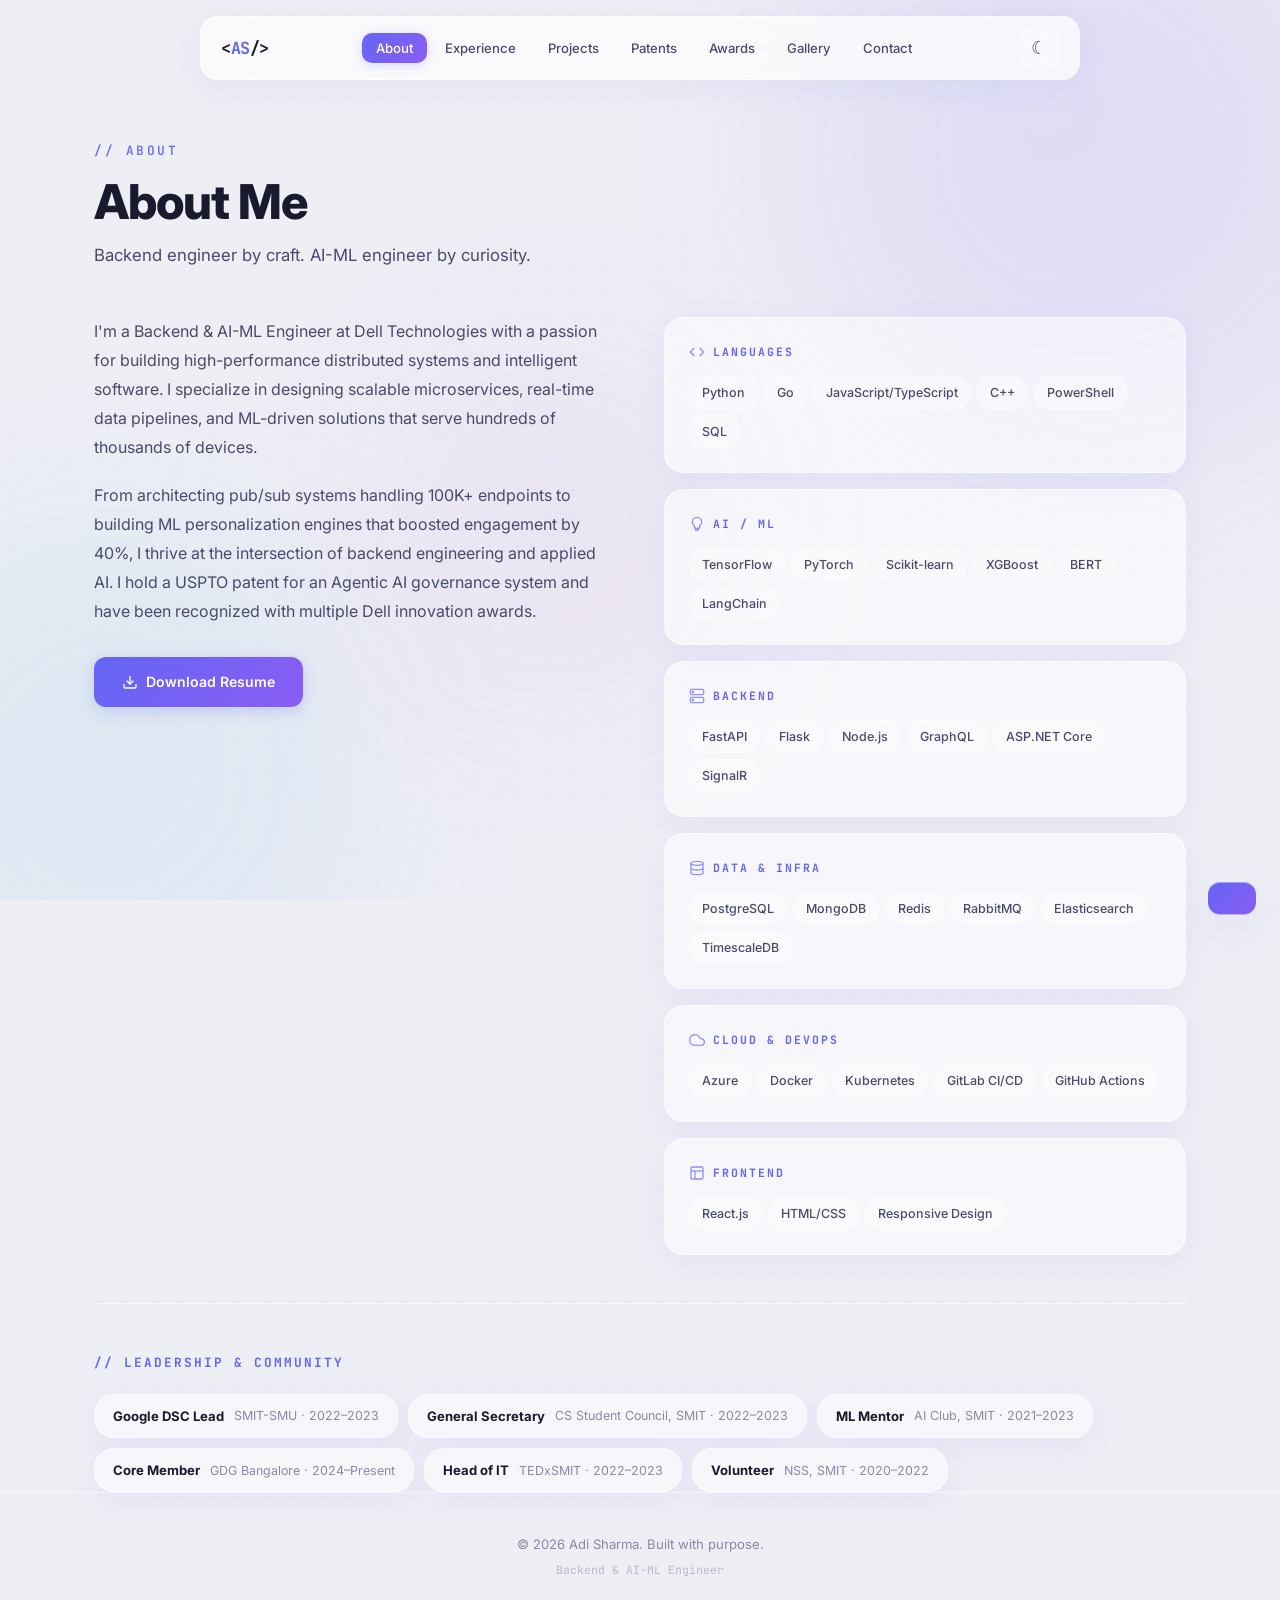
==== about.html @ 374abd29 "first commit" ====
<!DOCTYPE html>
<html lang="en">
<head>
  <meta charset="UTF-8" />
  <meta name="viewport" content="width=device-width, initial-scale=1.0" />
  <meta name="description" content="About Adi Sharma — skills, experience, and leadership in backend engineering and AI-ML." />
  <title>About | Adi Sharma</title>
  <link rel="icon" href="data:image/svg+xml,<svg xmlns='http://www.w3.org/2000/svg' viewBox='0 0 100 100'><text y='.9em' font-size='90'>⚡</text></svg>" />
  <link rel="preconnect" href="https://fonts.googleapis.com" />
  <link rel="preconnect" href="https://fonts.gstatic.com" crossorigin />
  <link href="https://fonts.googleapis.com/css2?family=Inter:wght@400;500;600;700;800&family=JetBrains+Mono:wght@400;500;600;700&display=swap" rel="stylesheet" />
  <link rel="stylesheet" href="assets/css/style.css" />
</head>
<body data-page="about">
  <div class="bg-effects" aria-hidden="true"><div class="orb orb-1"></div><div class="orb orb-2"></div><div class="orb orb-3"></div></div>
  <nav class="nav" id="nav"></nav>
  <div class="mobile-nav glass-strong" id="mobile-nav"></div>
  <div class="mobile-backdrop" id="mobile-backdrop"></div>
  <main class="page-wrap" id="page-content"></main>
  <footer class="footer" id="footer"></footer>
  <div class="toast" id="toast"></div>
  <script src="assets/js/data.js"></script>
  <script src="assets/js/main.js"></script>
</body>
</html>
---- assets/css/style.css ----
:root {
  --bg: #eeeef5;
  --bg-page: #f4f4fa;
  --bg-glass: rgba(255, 255, 255, 0.55);
  --bg-glass-strong: rgba(255, 255, 255, 0.72);
  --bg-glass-subtle: rgba(255, 255, 255, 0.3);
  --border-glass: rgba(255, 255, 255, 0.5);
  --border-glass-hover: rgba(99, 102, 241, 0.35);
  --text-1: #1a1a2e;
  --text-2: #4a4a6a;
  --text-3: #8888a8;
  --accent: #6366f1;
  --accent-2: #8b5cf6;
  --accent-3: #06b6d4;
  --gradient: linear-gradient(135deg, #6366f1, #8b5cf6);
  --gradient-2: linear-gradient(135deg, #6366f1, #06b6d4);
  --glow: rgba(99, 102, 241, 0.12);
  --glow-strong: rgba(99, 102, 241, 0.25);
  --shadow: 0 8px 32px rgba(99, 102, 241, 0.07);
  --shadow-lg: 0 16px 48px rgba(99, 102, 241, 0.1);
  --dot: rgba(99, 102, 241, 0.08);
  --blur: 24px;
  --radius: 20px;
  --radius-sm: 12px;
  --radius-xs: 8px;
  --nav-h: 64px;
  --max-w: 1140px;
  --font: 'Inter', -apple-system, BlinkMacSystemFont, 'Segoe UI', sans-serif;
  --mono: 'JetBrains Mono', 'Fira Code', monospace;
  --ease: cubic-bezier(0.4, 0, 0.2, 1);
  --t: 0.35s var(--ease);
}

[data-theme="dark"] {
  --bg: #08081a;
  --bg-page: #0c0c20;
  --bg-glass: rgba(18, 18, 45, 0.6);
  --bg-glass-strong: rgba(22, 22, 55, 0.75);
  --bg-glass-subtle: rgba(18, 18, 45, 0.35);
  --border-glass: rgba(255, 255, 255, 0.07);
  --border-glass-hover: rgba(129, 140, 248, 0.35);
  --text-1: #e8e8f4;
  --text-2: #a0a0c8;
  --text-3: #5858a0;
  --accent: #818cf8;
  --accent-2: #a78bfa;
  --accent-3: #22d3ee;
  --gradient: linear-gradient(135deg, #818cf8, #a78bfa);
  --gradient-2: linear-gradient(135deg, #818cf8, #22d3ee);
  --glow: rgba(129, 140, 248, 0.12);
  --glow-strong: rgba(129, 140, 248, 0.3);
  --shadow: 0 8px 32px rgba(0, 0, 0, 0.25);
  --shadow-lg: 0 16px 48px rgba(0, 0, 0, 0.35);
  --dot: rgba(129, 140, 248, 0.06);
}

*, *::before, *::after { margin: 0; padding: 0; box-sizing: border-box; }

html { font-size: 16px; scroll-behavior: smooth; }

body {
  font-family: var(--font);
  background: var(--bg);
  color: var(--text-1);
  line-height: 1.7;
  -webkit-font-smoothing: antialiased;
  overflow-x: hidden;
  min-height: 100vh;
  transition: background 0.5s var(--ease), color 0.4s var(--ease);
  background-image: radial-gradient(var(--dot) 1px, transparent 1px);
  background-size: 28px 28px;
}

a { color: var(--accent); text-decoration: none; transition: color var(--t); }
a:hover { color: var(--accent-2); }
img { display: block; max-width: 100%; }

.container { max-width: var(--max-w); margin: 0 auto; padding: 0 24px; }

/* ── BACKGROUND ORBS ── */
.bg-effects {
  position: fixed;
  inset: 0;
  z-index: 0;
  pointer-events: none;
  overflow: hidden;
}

.orb {
  position: absolute;
  border-radius: 50%;
  filter: blur(100px);
  opacity: 0.5;
}

.orb-1 {
  width: min(50vw, 600px);
  height: min(50vw, 600px);
  background: linear-gradient(135deg, rgba(99, 102, 241, 0.25), rgba(139, 92, 246, 0.18));
  top: -15%;
  right: -10%;
  animation: orbDrift 30s infinite ease-in-out alternate;
}

.orb-2 {
  width: min(40vw, 500px);
  height: min(40vw, 500px);
  background: linear-gradient(135deg, rgba(6, 182, 212, 0.18), rgba(59, 130, 246, 0.12));
  bottom: -15%;
  left: -10%;
  animation: orbDrift 25s infinite ease-in-out alternate-reverse;
}

.orb-3 {
  width: min(30vw, 350px);
  height: min(30vw, 350px);
  background: linear-gradient(135deg, rgba(139, 92, 246, 0.15), rgba(236, 72, 153, 0.1));
  top: 40%;
  left: 30%;
  animation: orbDrift 35s infinite ease-in-out alternate;
}

[data-theme="dark"] .orb { opacity: 0.35; }
[data-theme="dark"] .orb-1 { background: linear-gradient(135deg, rgba(99, 102, 241, 0.35), rgba(139, 92, 246, 0.25)); }
[data-theme="dark"] .orb-2 { background: linear-gradient(135deg, rgba(6, 182, 212, 0.25), rgba(59, 130, 246, 0.2)); }
[data-theme="dark"] .orb-3 { background: linear-gradient(135deg, rgba(139, 92, 246, 0.2), rgba(236, 72, 153, 0.15)); }

@keyframes orbDrift {
  0% { transform: translate(0, 0) scale(1); }
  33% { transform: translate(30px, -40px) scale(1.05); }
  66% { transform: translate(-20px, 20px) scale(0.95); }
  100% { transform: translate(10px, -10px) scale(1.02); }
}

/* ── GLASS BASE ── */
.glass {
  background: var(--bg-glass);
  backdrop-filter: blur(var(--blur));
  -webkit-backdrop-filter: blur(var(--blur));
  border: 1px solid var(--border-glass);
  border-radius: var(--radius);
  box-shadow: var(--shadow);
  transition: all var(--t);
}

.glass:hover {
  border-color: var(--border-glass-hover);
  box-shadow: var(--shadow-lg), 0 0 0 1px var(--glow);
  transform: translateY(-3px);
}

.glass-static {
  background: var(--bg-glass);
  backdrop-filter: blur(var(--blur));
  -webkit-backdrop-filter: blur(var(--blur));
  border: 1px solid var(--border-glass);
  border-radius: var(--radius);
  box-shadow: var(--shadow);
}

.glass-strong {
  background: var(--bg-glass-strong);
  backdrop-filter: blur(32px);
  -webkit-backdrop-filter: blur(32px);
  border: 1px solid var(--border-glass);
  border-radius: var(--radius);
  box-shadow: var(--shadow);
}

/* ── TYPOGRAPHY ── */
.gradient-text {
  background: var(--gradient);
  -webkit-background-clip: text;
  -webkit-text-fill-color: transparent;
  background-clip: text;
}

.mono {
  font-family: var(--mono);
}

.section-label {
  font-family: var(--mono);
  font-size: 0.8rem;
  color: var(--accent);
  text-transform: uppercase;
  letter-spacing: 2.5px;
  margin-bottom: 12px;
  font-weight: 500;
}

.page-title {
  font-size: clamp(2rem, 4vw, 3rem);
  font-weight: 800;
  letter-spacing: -1px;
  line-height: 1.15;
}

.page-subtitle {
  font-size: 1.05rem;
  color: var(--text-2);
  margin-top: 12px;
  max-width: 560px;
  line-height: 1.7;
}

/* ── NAV ── */
.nav {
  position: fixed;
  top: 16px;
  left: 50%;
  transform: translateX(-50%);
  width: calc(100% - 40px);
  max-width: 880px;
  height: var(--nav-h);
  background: var(--bg-glass-strong);
  backdrop-filter: blur(28px);
  -webkit-backdrop-filter: blur(28px);
  border: 1px solid var(--border-glass);
  border-radius: 18px;
  z-index: 1000;
  padding: 0 20px;
  display: flex;
  align-items: center;
  justify-content: space-between;
  box-shadow: var(--shadow);
  transition: all 0.4s var(--ease);
}

.nav-logo {
  font-family: var(--mono);
  font-size: 1.05rem;
  font-weight: 700;
  color: var(--text-1);
  letter-spacing: -0.5px;
  flex-shrink: 0;
}

.nav-logo span { color: var(--accent); }

.nav-links {
  display: flex;
  align-items: center;
  gap: 4px;
  list-style: none;
}

.nav-links a {
  font-size: 0.82rem;
  font-weight: 500;
  color: var(--text-2);
  padding: 7px 14px;
  border-radius: 10px;
  transition: all var(--t);
  position: relative;
}

.nav-links a:hover {
  color: var(--text-1);
  background: var(--glow);
}

.nav-links a.active {
  color: #fff;
  background: var(--gradient);
  box-shadow: 0 2px 12px var(--glow-strong);
}

.nav-right {
  display: flex;
  align-items: center;
  gap: 8px;
  flex-shrink: 0;
}

.theme-toggle {
  background: var(--bg-glass-subtle);
  border: 1px solid var(--border-glass);
  border-radius: 12px;
  width: 40px;
  height: 40px;
  display: flex;
  align-items: center;
  justify-content: center;
  cursor: pointer;
  transition: all var(--t);
  color: var(--text-2);
  font-size: 1.1rem;
}

.theme-toggle:hover {
  background: var(--glow);
  border-color: var(--accent);
  color: var(--accent);
  transform: scale(1.05);
}

.hamburger {
  display: none;
  flex-direction: column;
  gap: 5px;
  background: var(--bg-glass-subtle);
  border: 1px solid var(--border-glass);
  border-radius: 12px;
  cursor: pointer;
  padding: 10px;
  width: 40px;
  height: 40px;
  align-items: center;
  justify-content: center;
  transition: all var(--t);
}

.hamburger:hover { background: var(--glow); border-color: var(--accent); }

.hamburger span {
  width: 18px;
  height: 2px;
  background: var(--text-1);
  border-radius: 2px;
  transition: all var(--t);
  display: block;
}

.hamburger.active span:nth-child(1) { transform: rotate(45deg) translate(4px, 4px); }
.hamburger.active span:nth-child(2) { opacity: 0; }
.hamburger.active span:nth-child(3) { transform: rotate(-45deg) translate(4px, -4px); }

/* ── MOBILE NAV ── */
.mobile-nav {
  display: none;
  position: fixed;
  top: calc(var(--nav-h) + 32px);
  left: 50%;
  transform: translateX(-50%);
  width: calc(100% - 40px);
  max-width: 400px;
  z-index: 999;
  flex-direction: column;
  padding: 12px;
  gap: 4px;
}

.mobile-nav.active { display: flex; }

.mobile-nav a {
  font-size: 1rem;
  font-weight: 600;
  color: var(--text-1);
  padding: 14px 20px;
  border-radius: var(--radius-sm);
  transition: all var(--t);
}

.mobile-nav a:hover,
.mobile-nav a.active {
  background: var(--glow);
  color: var(--accent);
}

.mobile-backdrop {
  display: none;
  position: fixed;
  inset: 0;
  background: rgba(0, 0, 0, 0.3);
  backdrop-filter: blur(4px);
  z-index: 998;
}

.mobile-backdrop.active { display: block; }

/* ── PAGE LAYOUT ── */
.page-wrap {
  position: relative;
  z-index: 1;
  min-height: 100vh;
  display: flex;
  flex-direction: column;
}

.page-header {
  padding: 140px 0 48px;
}

.page-content {
  flex: 1;
  padding-bottom: 100px;
}

.page-enter {
  animation: pageIn 0.6s var(--ease) forwards;
}

@keyframes pageIn {
  from { opacity: 0; transform: translateY(24px); }
  to { opacity: 1; transform: translateY(0); }
}

/* ── HERO ── */
.hero {
  min-height: 100vh;
  display: flex;
  align-items: center;
  padding: 100px 0 60px;
}

.hero-grid {
  display: grid;
  grid-template-columns: 1.1fr 0.9fr;
  gap: 80px;
  align-items: center;
  width: 100%;
}

.hero-text { z-index: 1; }

.hero-greeting {
  font-family: var(--mono);
  font-size: 0.9rem;
  color: var(--accent);
  margin-bottom: 12px;
  letter-spacing: 1px;
  font-weight: 500;
}

.hero-name {
  font-size: clamp(3rem, 6vw, 4.5rem);
  font-weight: 800;
  line-height: 1.05;
  letter-spacing: -2px;
  margin-bottom: 16px;
}

.hero-tagline {
  font-size: clamp(1.1rem, 2vw, 1.3rem);
  color: var(--text-2);
  margin-bottom: 8px;
  font-weight: 400;
}

.hero-roles {
  font-family: var(--mono);
  font-size: 0.92rem;
  color: var(--accent);
  margin-bottom: 40px;
  height: 1.5em;
}

.cursor {
  display: inline-block;
  width: 2px;
  height: 1.1em;
  background: var(--accent);
  margin-left: 2px;
  vertical-align: text-bottom;
  animation: blink 1s step-end infinite;
}

@keyframes blink { 50% { opacity: 0; } }

.hero-ctas {
  display: flex;
  gap: 16px;
  flex-wrap: wrap;
  margin-bottom: 56px;
}

.hero-visual {
  display: flex;
  justify-content: center;
  z-index: 1;
  position: relative;
}

.hero-headshot-wrap {
  position: relative;
  width: 320px;
  height: 320px;
}

.hero-headshot-wrap::before {
  content: '';
  position: absolute;
  inset: -4px;
  border-radius: 50%;
  background: var(--gradient);
  opacity: 0.5;
  filter: blur(20px);
  z-index: -1;
}

.hero-headshot {
  width: 100%;
  height: 100%;
  border-radius: 50%;
  object-fit: cover;
  border: 3px solid var(--border-glass);
  box-shadow: var(--shadow-lg);
}

.hero-headshot-placeholder {
  width: 100%;
  height: 100%;
  border-radius: 50%;
  background: var(--bg-glass);
  backdrop-filter: blur(var(--blur));
  border: 3px solid var(--border-glass);
  display: flex;
  align-items: center;
  justify-content: center;
  font-size: 0.82rem;
  color: var(--text-3);
  font-family: var(--mono);
  text-align: center;
  line-height: 1.6;
}

.hero-stats {
  display: grid;
  grid-template-columns: repeat(4, 1fr);
  gap: 16px;
}

.hero-stat {
  padding: 20px;
  text-align: center;
}

.hero-stat-value {
  font-size: 1.5rem;
  font-weight: 800;
  background: var(--gradient);
  -webkit-background-clip: text;
  -webkit-text-fill-color: transparent;
  background-clip: text;
}

.hero-stat-label {
  font-size: 0.75rem;
  color: var(--text-3);
  margin-top: 4px;
  font-family: var(--mono);
  letter-spacing: 0.5px;
}

/* ── BUTTONS ── */
.btn {
  display: inline-flex;
  align-items: center;
  gap: 8px;
  padding: 13px 28px;
  font-size: 0.88rem;
  font-weight: 600;
  border-radius: var(--radius-sm);
  border: none;
  cursor: pointer;
  transition: all var(--t);
  font-family: var(--font);
  text-decoration: none;
  position: relative;
}

.btn-primary {
  background: var(--gradient);
  color: #fff;
  box-shadow: 0 4px 16px var(--glow-strong);
}

.btn-primary:hover {
  color: #fff;
  transform: translateY(-2px);
  box-shadow: 0 8px 28px var(--glow-strong);
}

.btn-glass {
  background: var(--bg-glass);
  backdrop-filter: blur(var(--blur));
  color: var(--text-1);
  border: 1px solid var(--border-glass);
  box-shadow: var(--shadow);
}

.btn-glass:hover {
  border-color: var(--accent);
  color: var(--accent);
  transform: translateY(-2px);
  box-shadow: var(--shadow-lg);
}

/* ── TAGS ── */
.tag {
  font-family: var(--mono);
  font-size: 0.7rem;
  padding: 5px 12px;
  background: var(--glow);
  color: var(--accent);
  border-radius: 20px;
  font-weight: 500;
  border: 1px solid transparent;
  transition: all var(--t);
}

.tag:hover {
  border-color: var(--accent);
}

/* ── ABOUT ── */
.about-layout {
  display: grid;
  grid-template-columns: 1fr 1fr;
  gap: 48px;
  margin-bottom: 48px;
}

.about-bio p {
  color: var(--text-2);
  margin-bottom: 20px;
  font-size: 1rem;
  line-height: 1.8;
}

.about-bio .btn { margin-top: 12px; }

.skills-grid {
  display: grid;
  grid-template-columns: repeat(auto-fit, minmax(260px, 1fr));
  gap: 16px;
}

.skill-card { padding: 24px; }

.skill-card h4 {
  font-size: 0.72rem;
  text-transform: uppercase;
  letter-spacing: 2px;
  color: var(--accent);
  font-family: var(--mono);
  margin-bottom: 14px;
  display: flex;
  align-items: center;
  gap: 8px;
}

.skill-card h4 svg { width: 16px; height: 16px; opacity: 0.7; }

.skill-tags { display: flex; flex-wrap: wrap; gap: 6px; }

.skill-tag {
  font-size: 0.78rem;
  padding: 5px 12px;
  background: var(--bg-glass-subtle);
  border: 1px solid var(--border-glass);
  color: var(--text-2);
  border-radius: 20px;
  font-weight: 500;
  transition: all var(--t);
}

.skill-tag:hover {
  border-color: var(--accent);
  color: var(--accent);
  background: var(--glow);
}

.leadership-section {
  margin-top: 48px;
  padding-top: 48px;
  border-top: 1px solid var(--border-glass);
}

.leadership-section h3 {
  font-family: var(--mono);
  font-size: 0.8rem;
  text-transform: uppercase;
  letter-spacing: 2px;
  color: var(--accent);
  margin-bottom: 20px;
}

.leadership-grid {
  display: flex;
  flex-wrap: wrap;
  gap: 10px;
}

.leadership-chip {
  display: inline-flex;
  align-items: center;
  gap: 10px;
  padding: 10px 18px;
  font-size: 0.82rem;
  cursor: default;
}

.leadership-chip:hover { transform: translateY(-2px); }

.leadership-chip strong { color: var(--text-1); }
.leadership-chip span { color: var(--text-3); font-size: 0.78rem; }

/* ── EXPERIENCE ── */
.timeline { position: relative; padding-left: 36px; }

.timeline::before {
  content: '';
  position: absolute;
  left: 6px;
  top: 12px;
  bottom: 12px;
  width: 2px;
  background: linear-gradient(180deg, var(--accent), var(--border-glass));
  border-radius: 2px;
}

.timeline-item { position: relative; margin-bottom: 32px; }
.timeline-item:last-child { margin-bottom: 0; }

.timeline-card { padding: 28px 32px; }

.timeline-dot {
  position: absolute;
  left: -36px;
  top: 32px;
  width: 14px;
  height: 14px;
  border-radius: 50%;
  background: var(--bg);
  border: 3px solid var(--accent);
  z-index: 2;
  transition: all var(--t);
}

.timeline-item.current .timeline-dot {
  background: var(--accent);
  box-shadow: 0 0 0 5px var(--glow), 0 0 16px var(--glow-strong);
}

.timeline-header {
  display: flex;
  justify-content: space-between;
  align-items: flex-start;
  flex-wrap: wrap;
  gap: 8px;
  margin-bottom: 16px;
}

.timeline-role { font-size: 1.15rem; font-weight: 700; }
.timeline-company { font-size: 0.92rem; color: var(--text-2); margin-top: 2px; }

.timeline-period {
  font-family: var(--mono);
  font-size: 0.78rem;
  color: var(--text-3);
  padding: 4px 12px;
  background: var(--glow);
  border-radius: 20px;
  white-space: nowrap;
}

.timeline-highlights { list-style: none; margin: 16px 0; }

.timeline-highlights li {
  position: relative;
  padding-left: 20px;
  margin-bottom: 10px;
  color: var(--text-2);
  font-size: 0.92rem;
  line-height: 1.6;
}

.timeline-highlights li::before {
  content: '▹';
  position: absolute;
  left: 0;
  color: var(--accent);
  font-weight: 700;
}

.timeline-tags { display: flex; flex-wrap: wrap; gap: 8px; margin-top: 16px; }

/* ── PROJECTS ── */
.projects-grid {
  display: grid;
  grid-template-columns: repeat(auto-fit, minmax(340px, 1fr));
  gap: 20px;
}

.project-card {
  overflow: hidden;
  display: flex;
  flex-direction: column;
}

.project-icon-area {
  height: 180px;
  display: flex;
  align-items: center;
  justify-content: center;
  background: var(--bg-glass-subtle);
  border-bottom: 1px solid var(--border-glass);
  position: relative;
  overflow: hidden;
}

.project-icon-area::before {
  content: '';
  position: absolute;
  width: 200px;
  height: 200px;
  background: var(--gradient);
  opacity: 0.06;
  border-radius: 50%;
  filter: blur(40px);
  transition: opacity var(--t);
}

.project-card:hover .project-icon-area::before { opacity: 0.12; }

.project-icon-area svg {
  width: 52px;
  height: 52px;
  color: var(--accent);
  opacity: 0.6;
  transition: all var(--t);
}

.project-card:hover .project-icon-area svg {
  opacity: 1;
  transform: scale(1.1);
}

.project-body { padding: 24px; flex: 1; display: flex; flex-direction: column; }
.project-title { font-size: 1.08rem; font-weight: 700; margin-bottom: 10px; }

.project-desc {
  color: var(--text-2);
  font-size: 0.88rem;
  line-height: 1.65;
  margin-bottom: 20px;
  flex: 1;
}

.project-footer {
  display: flex;
  justify-content: space-between;
  align-items: center;
}

.project-tags { display: flex; flex-wrap: wrap; gap: 6px; }

.project-links { display: flex; gap: 12px; }

.project-links a {
  width: 36px;
  height: 36px;
  display: flex;
  align-items: center;
  justify-content: center;
  border-radius: 10px;
  color: var(--text-3);
  background: var(--bg-glass-subtle);
  border: 1px solid var(--border-glass);
  transition: all var(--t);
}

.project-links a:hover {
  color: var(--accent);
  border-color: var(--accent);
  background: var(--glow);
}

/* ── PATENTS ── */
.patent-card {
  padding: 40px;
  position: relative;
  overflow: hidden;
}

.patent-card::before {
  content: '';
  position: absolute;
  top: 0;
  left: 0;
  right: 0;
  height: 3px;
  background: var(--gradient-2);
}

.patent-glow {
  position: absolute;
  top: 0;
  right: 0;
  width: 300px;
  height: 300px;
  background: var(--gradient);
  opacity: 0.04;
  border-radius: 50%;
  filter: blur(60px);
  pointer-events: none;
}

.patent-badge {
  display: inline-flex;
  align-items: center;
  gap: 8px;
  font-family: var(--mono);
  font-size: 0.75rem;
  padding: 6px 16px;
  background: var(--glow);
  color: var(--accent);
  border-radius: 20px;
  margin-bottom: 24px;
  font-weight: 600;
  border: 1px solid var(--border-glass);
}

.patent-title {
  font-size: 1.35rem;
  font-weight: 700;
  margin-bottom: 8px;
  line-height: 1.35;
  max-width: 700px;
}

.patent-meta {
  font-size: 0.85rem;
  color: var(--text-3);
  margin-bottom: 24px;
  font-family: var(--mono);
}

.patent-desc {
  color: var(--text-2);
  margin-bottom: 32px;
  font-size: 0.95rem;
  line-height: 1.7;
  max-width: 700px;
}

.patent-innovations { margin-top: 8px; }

.patent-innovations h4 {
  font-size: 0.78rem;
  text-transform: uppercase;
  letter-spacing: 2px;
  color: var(--accent);
  margin-bottom: 16px;
  font-family: var(--mono);
}

.patent-innovations ul { list-style: none; display: grid; gap: 12px; }

.patent-innovations li {
  position: relative;
  padding-left: 28px;
  color: var(--text-2);
  font-size: 0.9rem;
  line-height: 1.6;
}

.patent-innovations li::before {
  content: '';
  position: absolute;
  left: 0;
  top: 9px;
  width: 8px;
  height: 8px;
  background: var(--gradient);
  border-radius: 2px;
  transform: rotate(45deg);
}

/* ── AWARDS ── */
.awards-grid {
  display: grid;
  grid-template-columns: repeat(auto-fit, minmax(340px, 1fr));
  gap: 16px;
}

.award-card {
  padding: 28px;
  display: flex;
  gap: 20px;
}

.award-icon {
  width: 52px;
  height: 52px;
  background: var(--glow);
  border: 1px solid var(--border-glass);
  border-radius: var(--radius-sm);
  display: flex;
  align-items: center;
  justify-content: center;
  flex-shrink: 0;
  transition: all var(--t);
}

.award-card:hover .award-icon {
  background: var(--gradient);
  border-color: transparent;
}

.award-icon svg { width: 22px; height: 22px; color: var(--accent); transition: color var(--t); }
.award-card:hover .award-icon svg { color: #fff; }

.award-content { flex: 1; }
.award-title { font-size: 1rem; font-weight: 700; margin-bottom: 4px; }

.award-meta {
  font-family: var(--mono);
  font-size: 0.73rem;
  color: var(--text-3);
  margin-bottom: 10px;
}

.award-desc {
  font-size: 0.86rem;
  color: var(--text-2);
  line-height: 1.55;
}

/* ── GALLERY ── */
.gallery-grid {
  display: grid;
  grid-template-columns: repeat(auto-fit, minmax(300px, 1fr));
  gap: 16px;
}

.gallery-item {
  position: relative;
  border-radius: var(--radius);
  overflow: hidden;
  aspect-ratio: 4/3;
  cursor: pointer;
  border: 1px solid var(--border-glass);
  transition: all var(--t);
}

.gallery-item:hover {
  transform: translateY(-4px);
  box-shadow: var(--shadow-lg);
  border-color: var(--border-glass-hover);
}

.gallery-item img {
  width: 100%;
  height: 100%;
  object-fit: cover;
  transition: transform 0.6s var(--ease);
}

.gallery-item:hover img { transform: scale(1.06); }

.gallery-caption {
  position: absolute;
  bottom: 0;
  left: 0;
  right: 0;
  padding: 20px;
  background: linear-gradient(transparent, rgba(0, 0, 0, 0.7));
  color: #fff;
  font-size: 0.85rem;
  transform: translateY(100%);
  transition: transform var(--t);
  backdrop-filter: blur(8px);
}

.gallery-item:hover .gallery-caption { transform: translateY(0); }

.gallery-placeholder {
  width: 100%;
  height: 100%;
  display: flex;
  align-items: center;
  justify-content: center;
  background: var(--bg-glass-subtle);
  color: var(--text-3);
  font-size: 0.82rem;
  font-family: var(--mono);
  text-align: center;
  line-height: 1.6;
}

/* ── CONTACT ── */
.contact-layout {
  display: grid;
  grid-template-columns: 1fr 1fr;
  gap: 40px;
}

.contact-form-card { padding: 36px; }

.contact-form { display: flex; flex-direction: column; gap: 20px; }

.form-group { display: flex; flex-direction: column; gap: 6px; }

.form-group label {
  font-size: 0.75rem;
  font-weight: 600;
  text-transform: uppercase;
  letter-spacing: 1.5px;
  color: var(--text-3);
  font-family: var(--mono);
}

.form-group input,
.form-group textarea {
  padding: 14px 16px;
  background: var(--bg-glass-subtle);
  border: 1.5px solid var(--border-glass);
  border-radius: var(--radius-xs);
  font-family: var(--font);
  font-size: 0.92rem;
  color: var(--text-1);
  transition: all var(--t);
  outline: none;
  backdrop-filter: blur(8px);
}

.form-group input:focus,
.form-group textarea:focus {
  border-color: var(--accent);
  box-shadow: 0 0 0 4px var(--glow);
}

.form-group textarea { resize: vertical; min-height: 140px; }

.contact-info-side {
  display: flex;
  flex-direction: column;
  gap: 16px;
}

.contact-info-card {
  padding: 24px;
  display: flex;
  align-items: center;
  gap: 16px;
}

.contact-icon {
  width: 48px;
  height: 48px;
  background: var(--glow);
  border: 1px solid var(--border-glass);
  border-radius: var(--radius-sm);
  display: flex;
  align-items: center;
  justify-content: center;
  flex-shrink: 0;
}

.contact-icon svg { width: 20px; height: 20px; color: var(--accent); }

.contact-info-label {
  font-size: 0.7rem;
  text-transform: uppercase;
  letter-spacing: 1.5px;
  color: var(--text-3);
  font-family: var(--mono);
}

.contact-info-value { font-weight: 600; color: var(--text-1); font-size: 0.95rem; }

.social-links { display: flex; gap: 12px; margin-top: 8px; }

.social-link {
  width: 52px;
  height: 52px;
  display: flex;
  align-items: center;
  justify-content: center;
  color: var(--text-2);
  transition: all var(--t);
}

.social-link:hover {
  border-color: var(--accent);
  color: #fff;
  background: var(--gradient);
  box-shadow: 0 4px 16px var(--glow-strong);
  transform: translateY(-3px);
}

.social-link svg { width: 22px; height: 22px; }

/* ── FOOTER ── */
.footer {
  position: relative;
  z-index: 1;
  padding: 40px 0;
  text-align: center;
  border-top: 1px solid var(--border-glass);
}

.footer-text { color: var(--text-3); font-size: 0.82rem; }

.footer-tagline {
  font-family: var(--mono);
  font-size: 0.72rem;
  color: var(--text-3);
  margin-top: 4px;
  opacity: 0.5;
}

/* ── LIGHTBOX ── */
.lightbox {
  display: none;
  position: fixed;
  inset: 0;
  z-index: 2000;
  align-items: center;
  justify-content: center;
  cursor: pointer;
}

.lightbox.active { display: flex; }

.lightbox-bg {
  position: absolute;
  inset: 0;
  background: rgba(0, 0, 0, 0.85);
  backdrop-filter: blur(12px);
}

.lightbox img {
  position: relative;
  max-width: 90vw;
  max-height: 85vh;
  object-fit: contain;
  border-radius: var(--radius);
  box-shadow: 0 24px 80px rgba(0, 0, 0, 0.4);
}

.lightbox-close {
  position: absolute;
  top: 24px;
  right: 24px;
  width: 44px;
  height: 44px;
  background: rgba(255, 255, 255, 0.12);
  backdrop-filter: blur(12px);
  border: 1px solid rgba(255, 255, 255, 0.15);
  border-radius: 12px;
  color: #fff;
  font-size: 1.2rem;
  cursor: pointer;
  display: flex;
  align-items: center;
  justify-content: center;
  transition: all var(--t);
  z-index: 1;
}

.lightbox-close:hover { background: rgba(255, 255, 255, 0.2); }

/* ── TOAST ── */
.toast {
  position: fixed;
  bottom: 24px;
  right: 24px;
  padding: 16px 24px;
  background: var(--gradient);
  color: #fff;
  border-radius: var(--radius-sm);
  font-size: 0.88rem;
  font-weight: 500;
  box-shadow: var(--shadow-lg);
  transform: translateY(120%);
  transition: transform 0.4s var(--ease);
  z-index: 3000;
  backdrop-filter: blur(12px);
}

.toast.visible { transform: translateY(0); }

/* ── REVEAL ── */
.reveal {
  opacity: 0;
  transform: translateY(24px);
  transition: opacity 0.6s var(--ease), transform 0.6s var(--ease);
}

.reveal.visible { opacity: 1; transform: translateY(0); }

.reveal-d1 { transition-delay: 0.08s; }
.reveal-d2 { transition-delay: 0.16s; }
.reveal-d3 { transition-delay: 0.24s; }
.reveal-d4 { transition-delay: 0.32s; }
.reveal-d5 { transition-delay: 0.4s; }
.reveal-d6 { transition-delay: 0.48s; }

/* ── RESPONSIVE ── */
@media (max-width: 1024px) {
  .hero-grid { grid-template-columns: 1fr; gap: 48px; text-align: center; }
  .hero-ctas { justify-content: center; }
  .hero-visual { order: -1; }
  .hero-headshot-wrap { width: 250px; height: 250px; }
  .hero-stats { grid-template-columns: repeat(2, 1fr); }
  .about-layout { grid-template-columns: 1fr; gap: 40px; }
  .contact-layout { grid-template-columns: 1fr; gap: 32px; }
}

@media (max-width: 768px) {
  .nav-links { display: none; }
  .hamburger { display: flex; }
  .nav { max-width: calc(100% - 32px); padding: 0 16px; }
  .hero-headshot-wrap { width: 200px; height: 200px; }
  .hero-stats { gap: 10px; }
  .hero-stat { padding: 14px; }
  .hero-stat-value { font-size: 1.2rem; }
  .projects-grid { grid-template-columns: 1fr; }
  .awards-grid { grid-template-columns: 1fr; }
  .gallery-grid { grid-template-columns: 1fr 1fr; }
  .skills-grid { grid-template-columns: 1fr; }
  .timeline { padding-left: 28px; }
  .timeline-card { padding: 20px; }
  .timeline-header { flex-direction: column; }
  .patent-card { padding: 24px; }
  .page-header { padding: 120px 0 36px; }
}

@media (max-width: 480px) {
  .container { padding: 0 16px; }
  .gallery-grid { grid-template-columns: 1fr; }
  .hero-ctas { flex-direction: column; align-items: stretch; }
  .hero-stats { grid-template-columns: repeat(2, 1fr); }
  .btn { justify-content: center; }
  .leadership-grid { flex-direction: column; }
  .nav { top: 10px; height: 56px; border-radius: 14px; }
}
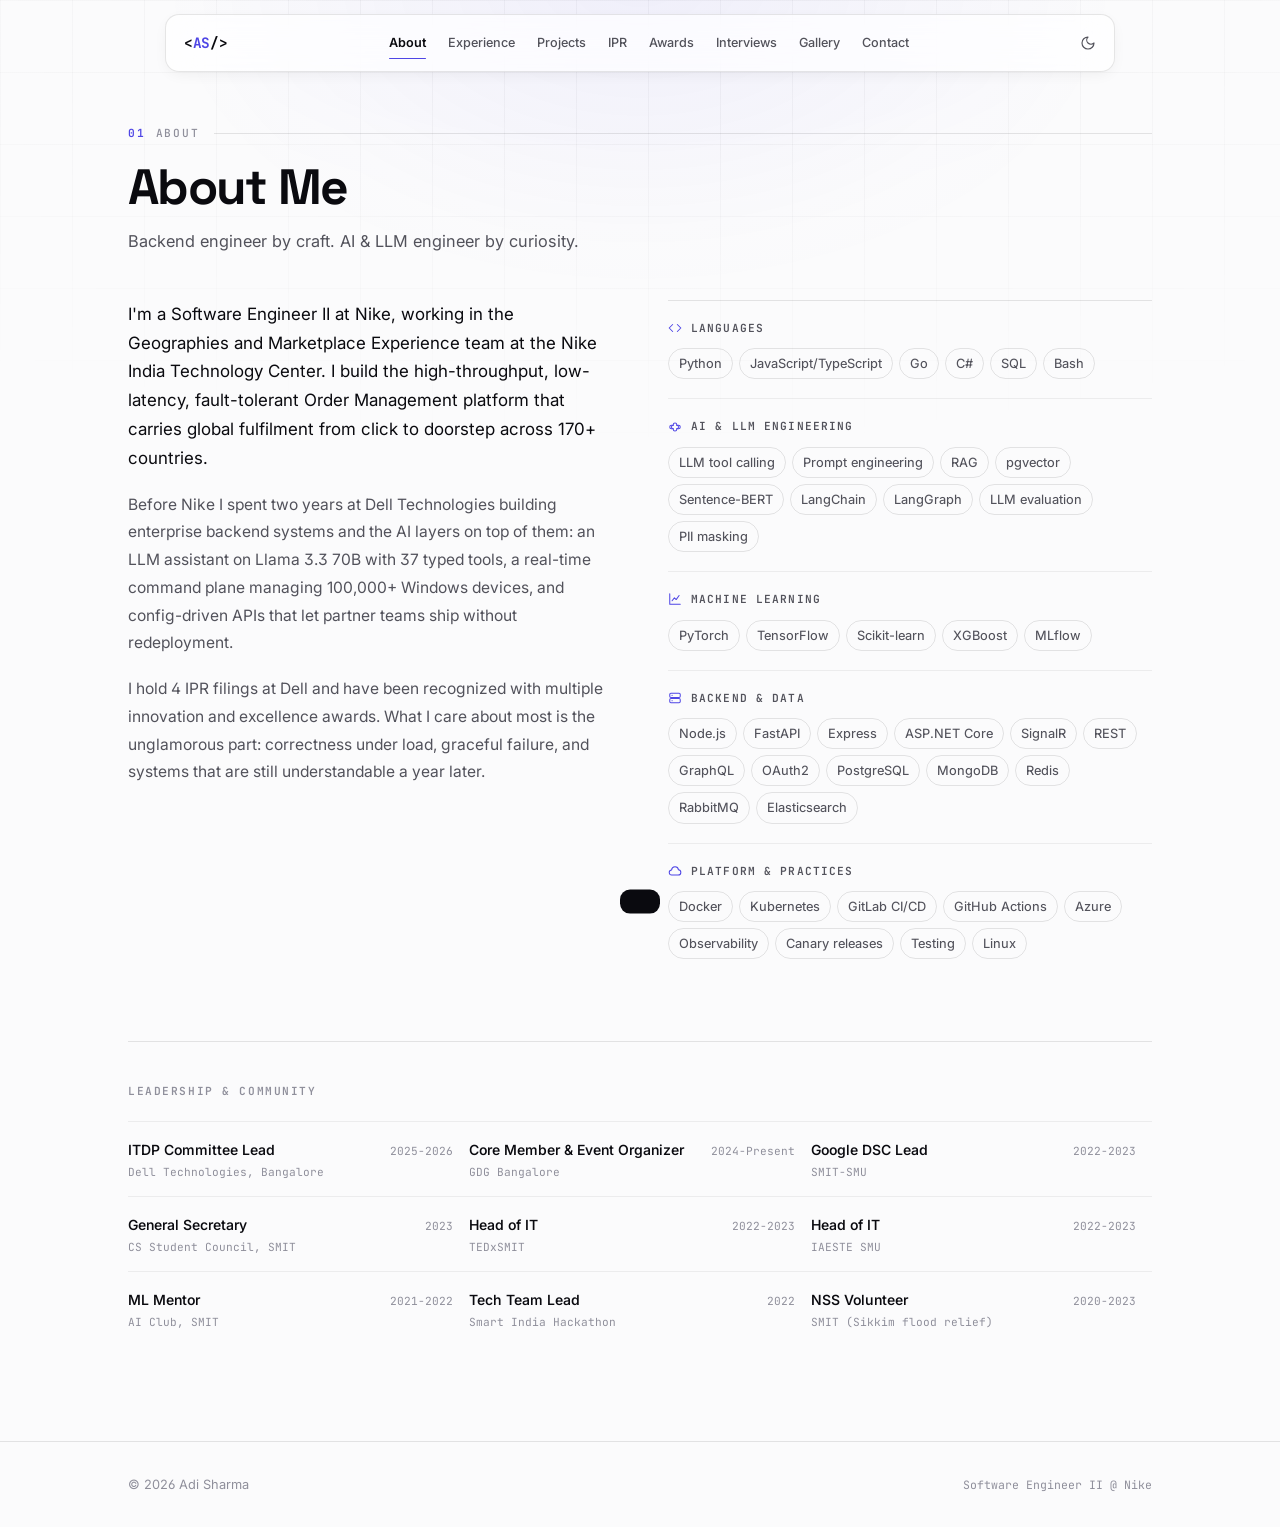
==== commit 647c04e6: "refactor: update design system, navigation, and page layouts" ====
--- a/about.html
+++ b/about.html
@@ -1,25 +1,47 @@
 <!DOCTYPE html>
 <html lang="en">
+
 <head>
   <meta charset="UTF-8" />
   <meta name="viewport" content="width=device-width, initial-scale=1.0" />
-  <meta name="description" content="About Adi Sharma — skills, experience, and leadership in backend engineering and AI-ML." />
+  <meta name="description" content="Backend and AI engineer at Nike. Skills, background and community work." />
+  <meta name="author" content="Adi Sharma" />
+  <meta name="theme-color" content="#fbfbfc" media="(prefers-color-scheme: light)" />
+  <meta name="theme-color" content="#08080b" media="(prefers-color-scheme: dark)" />
+  <meta property="og:title" content="About | Adi Sharma" />
+  <meta property="og:description" content="Backend and AI engineer at Nike. Skills, background and community work." />
+  <meta property="og:type" content="website" />
   <title>About | Adi Sharma</title>
-  <link rel="icon" href="data:image/svg+xml,<svg xmlns='http://www.w3.org/2000/svg' viewBox='0 0 100 100'><text y='.9em' font-size='90'>⚡</text></svg>" />
+  <link rel="icon" href="data:image/svg+xml,<svg xmlns='http://www.w3.org/2000/svg' viewBox='0 0 32 32'><rect width='32' height='32' rx='7' fill='%234f46e5'/><text x='16' y='22.5' font-family='ui-monospace,monospace' font-size='16' font-weight='700' fill='white' text-anchor='middle'>A</text></svg>" />
   <link rel="preconnect" href="https://fonts.googleapis.com" />
   <link rel="preconnect" href="https://fonts.gstatic.com" crossorigin />
-  <link href="https://fonts.googleapis.com/css2?family=Inter:wght@400;500;600;700;800&family=JetBrains+Mono:wght@400;500;600;700&display=swap" rel="stylesheet" />
+  <link href="https://fonts.googleapis.com/css2?family=Inter:wght@400;450;500;550;600;650;700&family=Space+Grotesk:wght@500;600;700&family=JetBrains+Mono:wght@400;500;600&display=swap" rel="stylesheet" />
   <link rel="stylesheet" href="assets/css/style.css" />
+  <script>
+    (function () {
+      try {
+        var t = localStorage.getItem('theme') ||
+          (window.matchMedia('(prefers-color-scheme: dark)').matches ? 'dark' : 'light');
+        document.documentElement.setAttribute('data-theme', t);
+      } catch (e) {}
+    })();
+  </script>
 </head>
+
 <body data-page="about">
-  <div class="bg-effects" aria-hidden="true"><div class="orb orb-1"></div><div class="orb orb-2"></div><div class="orb orb-3"></div></div>
-  <nav class="nav" id="nav"></nav>
-  <div class="mobile-nav glass-strong" id="mobile-nav"></div>
+  <div class="backdrop" aria-hidden="true"></div>
+
+  <nav class="nav" id="nav" aria-label="Main navigation"></nav>
+  <div class="mobile-nav" id="mobile-nav"></div>
   <div class="mobile-backdrop" id="mobile-backdrop"></div>
+
   <main class="page-wrap" id="page-content"></main>
   <footer class="footer" id="footer"></footer>
-  <div class="toast" id="toast"></div>
+
+  <div class="toast" id="toast" role="status" aria-live="polite"></div>
+
   <script src="assets/js/data.js"></script>
   <script src="assets/js/main.js"></script>
 </body>
+
 </html>
--- a/assets/css/style.css
+++ b/assets/css/style.css
@@ -1,375 +1,338 @@
+/* ============================================
+   Adi Sharma - Portfolio
+   ============================================ */
+
 :root {
-  --bg: #eeeef5;
-  --bg-page: #f4f4fa;
-  --bg-glass: rgba(255, 255, 255, 0.55);
-  --bg-glass-strong: rgba(255, 255, 255, 0.72);
-  --bg-glass-subtle: rgba(255, 255, 255, 0.3);
-  --border-glass: rgba(255, 255, 255, 0.5);
-  --border-glass-hover: rgba(99, 102, 241, 0.35);
-  --text-1: #1a1a2e;
-  --text-2: #4a4a6a;
-  --text-3: #8888a8;
-  --accent: #6366f1;
-  --accent-2: #8b5cf6;
-  --accent-3: #06b6d4;
-  --gradient: linear-gradient(135deg, #6366f1, #8b5cf6);
-  --gradient-2: linear-gradient(135deg, #6366f1, #06b6d4);
-  --glow: rgba(99, 102, 241, 0.12);
-  --glow-strong: rgba(99, 102, 241, 0.25);
-  --shadow: 0 8px 32px rgba(99, 102, 241, 0.07);
-  --shadow-lg: 0 16px 48px rgba(99, 102, 241, 0.1);
-  --dot: rgba(99, 102, 241, 0.08);
-  --blur: 24px;
-  --radius: 20px;
-  --radius-sm: 12px;
-  --radius-xs: 8px;
-  --nav-h: 64px;
-  --max-w: 1140px;
-  --font: 'Inter', -apple-system, BlinkMacSystemFont, 'Segoe UI', sans-serif;
-  --mono: 'JetBrains Mono', 'Fira Code', monospace;
-  --ease: cubic-bezier(0.4, 0, 0.2, 1);
-  --t: 0.35s var(--ease);
-}
+  --bg: #fbfbfc;
+  --surface: #ffffff;
+  --glass: rgba(255, 255, 255, 0.7);
+  --glass-hi: rgba(255, 255, 255, 0.85);
+  --text: #0a0a0f;
+  --text-2: #52525b;
+  --text-3: #8f8f9b;
+  --line: rgba(10, 10, 15, 0.1);
+  --line-soft: rgba(10, 10, 15, 0.06);
+  --grid: rgba(10, 10, 15, 0.035);
+  --accent: #4f46e5;
+  --accent-2: #4338ca;
+  --accent-soft: rgba(79, 70, 229, 0.08);
+  --accent-line: rgba(79, 70, 229, 0.22);
+  --live: #16a34a;
+  --shadow-1: 0 1px 2px rgba(10, 10, 15, 0.04);
+  --shadow-2: 0 4px 16px -4px rgba(10, 10, 15, 0.07);
+  --shadow-3: 0 16px 40px -12px rgba(10, 10, 15, 0.13);
+
+  --sans: 'Inter', -apple-system, BlinkMacSystemFont, 'Segoe UI', sans-serif;
+  --display: 'Space Grotesk', var(--sans);
+  --mono: 'JetBrains Mono', ui-monospace, 'SF Mono', monospace;
+
+  --r-xs: 6px;
+  --r-sm: 10px;
+  --r-md: 14px;
+  --r-lg: 18px;
+  --nav-h: 58px;
+  --maxw: 1080px;
+  --ease: cubic-bezier(0.22, 1, 0.36, 1);
+  --t: 220ms var(--ease);
+}
+
+[data-theme="dark"] .xp-current-badge { background: rgba(74, 222, 128, 0.12); }
+[data-theme="dark"] .xp-role.is-current::before { box-shadow: 0 0 0 3.5px rgba(74, 222, 128, 0.18); }
 
 [data-theme="dark"] {
-  --bg: #08081a;
-  --bg-page: #0c0c20;
-  --bg-glass: rgba(18, 18, 45, 0.6);
-  --bg-glass-strong: rgba(22, 22, 55, 0.75);
-  --bg-glass-subtle: rgba(18, 18, 45, 0.35);
-  --border-glass: rgba(255, 255, 255, 0.07);
-  --border-glass-hover: rgba(129, 140, 248, 0.35);
-  --text-1: #e8e8f4;
-  --text-2: #a0a0c8;
-  --text-3: #5858a0;
-  --accent: #818cf8;
-  --accent-2: #a78bfa;
-  --accent-3: #22d3ee;
-  --gradient: linear-gradient(135deg, #818cf8, #a78bfa);
-  --gradient-2: linear-gradient(135deg, #818cf8, #22d3ee);
-  --glow: rgba(129, 140, 248, 0.12);
-  --glow-strong: rgba(129, 140, 248, 0.3);
-  --shadow: 0 8px 32px rgba(0, 0, 0, 0.25);
-  --shadow-lg: 0 16px 48px rgba(0, 0, 0, 0.35);
-  --dot: rgba(129, 140, 248, 0.06);
+  --bg: #08080b;
+  --surface: #101015;
+  --glass: rgba(255, 255, 255, 0.04);
+  --glass-hi: rgba(255, 255, 255, 0.07);
+  --text: #f4f4f6;
+  --text-2: #a1a1ad;
+  --text-3: #6e6e7c;
+  --line: rgba(255, 255, 255, 0.1);
+  --line-soft: rgba(255, 255, 255, 0.06);
+  --grid: rgba(255, 255, 255, 0.035);
+  --accent: #8b8bf7;
+  --accent-2: #a5a5fa;
+  --accent-soft: rgba(139, 139, 247, 0.1);
+  --accent-line: rgba(139, 139, 247, 0.28);
+  --live: #4ade80;
+  --shadow-1: 0 1px 2px rgba(0, 0, 0, 0.3);
+  --shadow-2: 0 4px 16px -4px rgba(0, 0, 0, 0.45);
+  --shadow-3: 0 16px 40px -12px rgba(0, 0, 0, 0.6);
 }
 
 *, *::before, *::after { margin: 0; padding: 0; box-sizing: border-box; }
 
-html { font-size: 16px; scroll-behavior: smooth; }
+html {
+  font-size: 16px;
+  scroll-behavior: smooth;
+  -webkit-text-size-adjust: 100%;
+}
 
 body {
-  font-family: var(--font);
+  font-family: var(--sans);
   background: var(--bg);
-  color: var(--text-1);
-  line-height: 1.7;
+  color: var(--text);
+  line-height: 1.65;
   -webkit-font-smoothing: antialiased;
+  -moz-osx-font-smoothing: grayscale;
+  font-feature-settings: 'cv02', 'cv03', 'cv04', 'ss01';
   overflow-x: hidden;
   min-height: 100vh;
-  transition: background 0.5s var(--ease), color 0.4s var(--ease);
-  background-image: radial-gradient(var(--dot) 1px, transparent 1px);
-  background-size: 28px 28px;
-}
-
-a { color: var(--accent); text-decoration: none; transition: color var(--t); }
-a:hover { color: var(--accent-2); }
+  transition: background 400ms var(--ease), color 300ms var(--ease);
+}
+
+a { color: inherit; text-decoration: none; }
 img { display: block; max-width: 100%; }
-
-.container { max-width: var(--max-w); margin: 0 auto; padding: 0 24px; }
-
-/* ── BACKGROUND ORBS ── */
-.bg-effects {
+button { font: inherit; }
+
+::selection { background: var(--accent); color: #fff; }
+
+:focus-visible {
+  outline: 2px solid var(--accent);
+  outline-offset: 3px;
+  border-radius: 4px;
+}
+
+.container { max-width: var(--maxw); margin: 0 auto; padding: 0 28px; }
+
+/* ── BACKDROP ───────────────────────────── */
+
+.backdrop {
   position: fixed;
   inset: 0;
   z-index: 0;
   pointer-events: none;
-  overflow: hidden;
-}
-
-.orb {
+  background-image:
+    linear-gradient(to right, var(--grid) 1px, transparent 1px),
+    linear-gradient(to bottom, var(--grid) 1px, transparent 1px);
+  background-size: 72px 72px;
+  -webkit-mask-image: radial-gradient(ellipse 95% 55% at 50% 0%, #000 25%, transparent 92%);
+  mask-image: radial-gradient(ellipse 95% 55% at 50% 0%, #000 25%, transparent 92%);
+}
+
+.backdrop::after {
+  content: '';
   position: absolute;
-  border-radius: 50%;
-  filter: blur(100px);
-  opacity: 0.5;
-}
-
-.orb-1 {
-  width: min(50vw, 600px);
-  height: min(50vw, 600px);
-  background: linear-gradient(135deg, rgba(99, 102, 241, 0.25), rgba(139, 92, 246, 0.18));
-  top: -15%;
-  right: -10%;
-  animation: orbDrift 30s infinite ease-in-out alternate;
-}
-
-.orb-2 {
-  width: min(40vw, 500px);
-  height: min(40vw, 500px);
-  background: linear-gradient(135deg, rgba(6, 182, 212, 0.18), rgba(59, 130, 246, 0.12));
-  bottom: -15%;
-  left: -10%;
-  animation: orbDrift 25s infinite ease-in-out alternate-reverse;
-}
-
-.orb-3 {
-  width: min(30vw, 350px);
-  height: min(30vw, 350px);
-  background: linear-gradient(135deg, rgba(139, 92, 246, 0.15), rgba(236, 72, 153, 0.1));
-  top: 40%;
-  left: 30%;
-  animation: orbDrift 35s infinite ease-in-out alternate;
-}
-
-[data-theme="dark"] .orb { opacity: 0.35; }
-[data-theme="dark"] .orb-1 { background: linear-gradient(135deg, rgba(99, 102, 241, 0.35), rgba(139, 92, 246, 0.25)); }
-[data-theme="dark"] .orb-2 { background: linear-gradient(135deg, rgba(6, 182, 212, 0.25), rgba(59, 130, 246, 0.2)); }
-[data-theme="dark"] .orb-3 { background: linear-gradient(135deg, rgba(139, 92, 246, 0.2), rgba(236, 72, 153, 0.15)); }
-
-@keyframes orbDrift {
-  0% { transform: translate(0, 0) scale(1); }
-  33% { transform: translate(30px, -40px) scale(1.05); }
-  66% { transform: translate(-20px, 20px) scale(0.95); }
-  100% { transform: translate(10px, -10px) scale(1.02); }
-}
-
-/* ── GLASS BASE ── */
-.glass {
-  background: var(--bg-glass);
-  backdrop-filter: blur(var(--blur));
-  -webkit-backdrop-filter: blur(var(--blur));
-  border: 1px solid var(--border-glass);
-  border-radius: var(--radius);
-  box-shadow: var(--shadow);
-  transition: all var(--t);
-}
-
-.glass:hover {
-  border-color: var(--border-glass-hover);
-  box-shadow: var(--shadow-lg), 0 0 0 1px var(--glow);
-  transform: translateY(-3px);
-}
-
-.glass-static {
-  background: var(--bg-glass);
-  backdrop-filter: blur(var(--blur));
-  -webkit-backdrop-filter: blur(var(--blur));
-  border: 1px solid var(--border-glass);
-  border-radius: var(--radius);
-  box-shadow: var(--shadow);
-}
-
-.glass-strong {
-  background: var(--bg-glass-strong);
-  backdrop-filter: blur(32px);
-  -webkit-backdrop-filter: blur(32px);
-  border: 1px solid var(--border-glass);
-  border-radius: var(--radius);
-  box-shadow: var(--shadow);
-}
-
-/* ── TYPOGRAPHY ── */
-.gradient-text {
-  background: var(--gradient);
-  -webkit-background-clip: text;
-  -webkit-text-fill-color: transparent;
-  background-clip: text;
-}
-
-.mono {
-  font-family: var(--mono);
-}
-
-.section-label {
-  font-family: var(--mono);
-  font-size: 0.8rem;
+  top: -340px;
+  left: 50%;
+  transform: translateX(-50%);
+  width: 1000px;
+  height: 640px;
+  background: radial-gradient(ellipse at center, var(--accent-soft) 0%, transparent 68%);
+  opacity: 0.85;
+}
+
+/* ── TYPOGRAPHY ─────────────────────────── */
+
+.eyebrow {
+  display: flex;
+  align-items: center;
+  gap: 10px;
+  font-family: var(--mono);
+  font-size: 0.7rem;
+  font-weight: 500;
+  letter-spacing: 0.16em;
+  text-transform: uppercase;
+  color: var(--text-3);
+  margin-bottom: 18px;
+}
+
+.eyebrow-num {
   color: var(--accent);
-  text-transform: uppercase;
-  letter-spacing: 2.5px;
-  margin-bottom: 12px;
-  font-weight: 500;
+  font-weight: 600;
+}
+
+.eyebrow::after {
+  content: '';
+  flex: 1;
+  height: 1px;
+  background: var(--line);
+  margin-left: 4px;
 }
 
 .page-title {
-  font-size: clamp(2rem, 4vw, 3rem);
-  font-weight: 800;
-  letter-spacing: -1px;
-  line-height: 1.15;
+  font-family: var(--display);
+  font-size: clamp(2rem, 4.4vw, 3.1rem);
+  font-weight: 700;
+  letter-spacing: -0.035em;
+  line-height: 1.08;
+  color: var(--text);
 }
 
 .page-subtitle {
-  font-size: 1.05rem;
-  color: var(--text-2);
-  margin-top: 12px;
-  max-width: 560px;
+  font-size: 1.02rem;
+  color: var(--text-2);
+  margin-top: 14px;
+  max-width: 58ch;
   line-height: 1.7;
 }
 
-/* ── NAV ── */
+.mono { font-family: var(--mono); }
+
+/* ── NAV ────────────────────────────────── */
+
 .nav {
   position: fixed;
-  top: 16px;
+  top: 14px;
   left: 50%;
   transform: translateX(-50%);
-  width: calc(100% - 40px);
-  max-width: 880px;
+  width: calc(100% - 32px);
+  max-width: 950px;
   height: var(--nav-h);
-  background: var(--bg-glass-strong);
-  backdrop-filter: blur(28px);
-  -webkit-backdrop-filter: blur(28px);
-  border: 1px solid var(--border-glass);
-  border-radius: 18px;
-  z-index: 1000;
-  padding: 0 20px;
+  background: var(--glass);
+  backdrop-filter: blur(16px) saturate(180%);
+  -webkit-backdrop-filter: blur(16px) saturate(180%);
+  border: 1px solid var(--line);
+  border-radius: var(--r-md);
+  z-index: 100;
+  padding: 0 8px 0 18px;
   display: flex;
   align-items: center;
   justify-content: space-between;
-  box-shadow: var(--shadow);
-  transition: all 0.4s var(--ease);
+  box-shadow: var(--shadow-2);
 }
 
 .nav-logo {
   font-family: var(--mono);
-  font-size: 1.05rem;
+  font-size: 0.9rem;
   font-weight: 700;
-  color: var(--text-1);
-  letter-spacing: -0.5px;
+  letter-spacing: -0.02em;
+  color: var(--text);
   flex-shrink: 0;
+  transition: color var(--t);
 }
 
 .nav-logo span { color: var(--accent); }
+.nav-logo:hover { color: var(--accent); }
 
 .nav-links {
   display: flex;
   align-items: center;
-  gap: 4px;
+  gap: 2px;
   list-style: none;
 }
 
 .nav-links a {
-  font-size: 0.82rem;
+  display: block;
+  font-size: 0.79rem;
   font-weight: 500;
   color: var(--text-2);
-  padding: 7px 14px;
-  border-radius: 10px;
+  padding: 7px 10px;
+  border-radius: var(--r-xs);
+  transition: color var(--t), background var(--t);
+  position: relative;
+  white-space: nowrap;
+}
+
+.nav-links a:hover { color: var(--text); background: var(--line-soft); }
+
+.nav-links a.active {
+  color: var(--text);
+  font-weight: 600;
+}
+
+.nav-links a.active::after {
+  content: '';
+  position: absolute;
+  bottom: 1px;
+  left: 10px;
+  right: 10px;
+  height: 1.5px;
+  background: var(--accent);
+  border-radius: 2px;
+}
+
+.nav-right { display: flex; align-items: center; gap: 4px; flex-shrink: 0; }
+
+.theme-toggle,
+.hamburger {
+  width: 36px;
+  height: 36px;
+  display: flex;
+  align-items: center;
+  justify-content: center;
+  background: transparent;
+  border: 1px solid transparent;
+  border-radius: var(--r-xs);
+  cursor: pointer;
+  color: var(--text-2);
   transition: all var(--t);
-  position: relative;
-}
-
-.nav-links a:hover {
-  color: var(--text-1);
-  background: var(--glow);
-}
-
-.nav-links a.active {
-  color: #fff;
-  background: var(--gradient);
-  box-shadow: 0 2px 12px var(--glow-strong);
-}
-
-.nav-right {
-  display: flex;
-  align-items: center;
-  gap: 8px;
-  flex-shrink: 0;
-}
-
-.theme-toggle {
-  background: var(--bg-glass-subtle);
-  border: 1px solid var(--border-glass);
-  border-radius: 12px;
-  width: 40px;
-  height: 40px;
-  display: flex;
-  align-items: center;
-  justify-content: center;
-  cursor: pointer;
-  transition: all var(--t);
-  color: var(--text-2);
-  font-size: 1.1rem;
-}
-
-.theme-toggle:hover {
-  background: var(--glow);
-  border-color: var(--accent);
-  color: var(--accent);
-  transform: scale(1.05);
-}
-
-.hamburger {
-  display: none;
-  flex-direction: column;
-  gap: 5px;
-  background: var(--bg-glass-subtle);
-  border: 1px solid var(--border-glass);
-  border-radius: 12px;
-  cursor: pointer;
-  padding: 10px;
-  width: 40px;
-  height: 40px;
-  align-items: center;
-  justify-content: center;
-  transition: all var(--t);
-}
-
-.hamburger:hover { background: var(--glow); border-color: var(--accent); }
+}
+
+.theme-toggle:hover,
+.hamburger:hover { background: var(--line-soft); color: var(--text); }
+
+.theme-toggle svg { width: 16px; height: 16px; }
+
+.hamburger { display: none; flex-direction: column; gap: 4.5px; }
 
 .hamburger span {
-  width: 18px;
-  height: 2px;
-  background: var(--text-1);
+  display: block;
+  width: 16px;
+  height: 1.5px;
+  background: currentColor;
   border-radius: 2px;
-  transition: all var(--t);
-  display: block;
-}
-
-.hamburger.active span:nth-child(1) { transform: rotate(45deg) translate(4px, 4px); }
+  transition: transform var(--t), opacity var(--t);
+}
+
+.hamburger.active span:nth-child(1) { transform: translateY(6px) rotate(45deg); }
 .hamburger.active span:nth-child(2) { opacity: 0; }
-.hamburger.active span:nth-child(3) { transform: rotate(-45deg) translate(4px, -4px); }
-
-/* ── MOBILE NAV ── */
+.hamburger.active span:nth-child(3) { transform: translateY(-6px) rotate(-45deg); }
+
+/* ── MOBILE NAV ─────────────────────────── */
+
 .mobile-nav {
   display: none;
   position: fixed;
-  top: calc(var(--nav-h) + 32px);
+  top: calc(var(--nav-h) + 24px);
   left: 50%;
   transform: translateX(-50%);
-  width: calc(100% - 40px);
-  max-width: 400px;
-  z-index: 999;
+  width: calc(100% - 32px);
+  max-width: 420px;
+  z-index: 99;
   flex-direction: column;
-  padding: 12px;
-  gap: 4px;
-}
-
-.mobile-nav.active { display: flex; }
+  padding: 8px;
+  gap: 1px;
+  background: var(--glass-hi);
+  backdrop-filter: blur(20px) saturate(180%);
+  -webkit-backdrop-filter: blur(20px) saturate(180%);
+  border: 1px solid var(--line);
+  border-radius: var(--r-md);
+  box-shadow: var(--shadow-3);
+}
+
+.mobile-nav.active { display: flex; animation: dropIn 240ms var(--ease); }
+
+@keyframes dropIn {
+  from { opacity: 0; transform: translateX(-50%) translateY(-8px); }
+  to { opacity: 1; transform: translateX(-50%) translateY(0); }
+}
 
 .mobile-nav a {
-  font-size: 1rem;
-  font-weight: 600;
-  color: var(--text-1);
-  padding: 14px 20px;
-  border-radius: var(--radius-sm);
+  font-size: 0.92rem;
+  font-weight: 500;
+  color: var(--text-2);
+  padding: 12px 16px;
+  border-radius: var(--r-xs);
   transition: all var(--t);
 }
 
-.mobile-nav a:hover,
-.mobile-nav a.active {
-  background: var(--glow);
-  color: var(--accent);
-}
+.mobile-nav a:hover { background: var(--line-soft); color: var(--text); }
+.mobile-nav a.active { color: var(--accent); background: var(--accent-soft); font-weight: 600; }
 
 .mobile-backdrop {
   display: none;
   position: fixed;
   inset: 0;
-  background: rgba(0, 0, 0, 0.3);
-  backdrop-filter: blur(4px);
-  z-index: 998;
+  background: rgba(0, 0, 0, 0.2);
+  backdrop-filter: blur(2px);
+  z-index: 98;
 }
 
 .mobile-backdrop.active { display: block; }
 
-/* ── PAGE LAYOUT ── */
+/* ── PAGE SHELL ─────────────────────────── */
+
 .page-wrap {
   position: relative;
   z-index: 1;
@@ -378,694 +341,969 @@
   flex-direction: column;
 }
 
-.page-header {
-  padding: 140px 0 48px;
-}
-
-.page-content {
-  flex: 1;
-  padding-bottom: 100px;
-}
-
-.page-enter {
-  animation: pageIn 0.6s var(--ease) forwards;
-}
-
-@keyframes pageIn {
-  from { opacity: 0; transform: translateY(24px); }
+.page-header { padding: 124px 0 44px; }
+
+.page-enter { animation: fadeUp 500ms var(--ease) both; }
+
+@keyframes fadeUp {
+  from { opacity: 0; transform: translateY(12px); }
   to { opacity: 1; transform: translateY(0); }
 }
 
-/* ── HERO ── */
+.section-pad { padding-bottom: 96px; }
+
+/* ── HERO ───────────────────────────────── */
+
 .hero {
   min-height: 100vh;
   display: flex;
   align-items: center;
-  padding: 100px 0 60px;
+  padding: 112px 0 48px;
 }
 
 .hero-grid {
   display: grid;
-  grid-template-columns: 1.1fr 0.9fr;
-  gap: 80px;
+  grid-template-columns: 1.35fr 0.65fr;
+  gap: 64px;
   align-items: center;
   width: 100%;
 }
 
-.hero-text { z-index: 1; }
+.hero-text { min-width: 0; }
 
 .hero-greeting {
   font-family: var(--mono);
-  font-size: 0.9rem;
-  color: var(--accent);
-  margin-bottom: 12px;
-  letter-spacing: 1px;
+  font-size: 0.78rem;
   font-weight: 500;
+  letter-spacing: 0.1em;
+  color: var(--text-3);
+  margin-bottom: 14px;
 }
 
 .hero-name {
-  font-size: clamp(3rem, 6vw, 4.5rem);
-  font-weight: 800;
-  line-height: 1.05;
-  letter-spacing: -2px;
-  margin-bottom: 16px;
-}
-
-.hero-tagline {
-  font-size: clamp(1.1rem, 2vw, 1.3rem);
-  color: var(--text-2);
-  margin-bottom: 8px;
-  font-weight: 400;
-}
-
-.hero-roles {
-  font-family: var(--mono);
-  font-size: 0.92rem;
-  color: var(--accent);
-  margin-bottom: 40px;
-  height: 1.5em;
-}
-
-.cursor {
-  display: inline-block;
-  width: 2px;
-  height: 1.1em;
-  background: var(--accent);
-  margin-left: 2px;
-  vertical-align: text-bottom;
-  animation: blink 1s step-end infinite;
-}
-
-@keyframes blink { 50% { opacity: 0; } }
-
-.hero-ctas {
-  display: flex;
-  gap: 16px;
+  font-family: var(--display);
+  font-size: clamp(2.9rem, 7.5vw, 4.9rem);
+  font-weight: 700;
+  line-height: 0.98;
+  letter-spacing: -0.045em;
+  color: var(--text);
+  margin-bottom: 22px;
+}
+
+/* Title: current role @ company + previous */
+.hero-title {
+  display: flex;
+  align-items: center;
   flex-wrap: wrap;
-  margin-bottom: 56px;
-}
-
-.hero-visual {
-  display: flex;
-  justify-content: center;
-  z-index: 1;
+  gap: 10px 14px;
+  padding: 12px 0 14px;
+  border-top: 1px solid var(--line);
+  border-bottom: 1px solid var(--line);
+  margin-bottom: 24px;
+}
+
+.hero-title-current {
+  display: inline-flex;
+  align-items: center;
+  gap: 9px;
+  font-size: 1.02rem;
+  font-weight: 600;
+  letter-spacing: -0.012em;
+  color: var(--text);
+}
+
+.live-dot {
   position: relative;
-}
-
-.hero-headshot-wrap {
-  position: relative;
-  width: 320px;
-  height: 320px;
-}
-
-.hero-headshot-wrap::before {
+  width: 7px;
+  height: 7px;
+  border-radius: 50%;
+  background: var(--live);
+  flex-shrink: 0;
+}
+
+.live-dot::after {
   content: '';
   position: absolute;
   inset: -4px;
   border-radius: 50%;
-  background: var(--gradient);
-  opacity: 0.5;
-  filter: blur(20px);
-  z-index: -1;
+  border: 1.5px solid var(--live);
+  opacity: 0;
+  animation: ping 2.4s var(--ease) infinite;
+}
+
+@keyframes ping {
+  0% { transform: scale(0.6); opacity: 0.7; }
+  70%, 100% { transform: scale(1.5); opacity: 0; }
+}
+
+.hero-title-divider {
+  width: 1px;
+  height: 14px;
+  background: var(--line);
+}
+
+.hero-title-past {
+  font-size: 0.9rem;
+  font-weight: 500;
+  color: var(--text-3);
+  letter-spacing: -0.005em;
+}
+
+.hero-tagline {
+  font-size: 1.03rem;
+  line-height: 1.72;
+  color: var(--text-2);
+  max-width: 54ch;
+  margin-bottom: 32px;
+}
+
+.hero-ctas { display: flex; gap: 10px; flex-wrap: wrap; }
+
+/* Portrait */
+.hero-visual { display: flex; justify-content: center; }
+
+.hero-headshot-wrap {
+  position: relative;
+  width: 100%;
+  max-width: 260px;
+  aspect-ratio: 4 / 5;
+  border-radius: var(--r-lg);
+  overflow: hidden;
+  border: 1px solid var(--line);
+  background: var(--surface);
+  box-shadow: var(--shadow-3);
 }
 
 .hero-headshot {
   width: 100%;
   height: 100%;
-  border-radius: 50%;
   object-fit: cover;
-  border: 3px solid var(--border-glass);
-  box-shadow: var(--shadow-lg);
 }
 
 .hero-headshot-placeholder {
   width: 100%;
   height: 100%;
-  border-radius: 50%;
-  background: var(--bg-glass);
-  backdrop-filter: blur(var(--blur));
-  border: 3px solid var(--border-glass);
   display: flex;
   align-items: center;
   justify-content: center;
-  font-size: 0.82rem;
-  color: var(--text-3);
-  font-family: var(--mono);
   text-align: center;
-  line-height: 1.6;
-}
-
+  font-family: var(--mono);
+  font-size: 0.72rem;
+  line-height: 1.7;
+  color: var(--text-3);
+  padding: 20px;
+  background:
+    linear-gradient(to right, var(--grid) 1px, transparent 1px) 0 0 / 20px 20px,
+    linear-gradient(to bottom, var(--grid) 1px, transparent 1px) 0 0 / 20px 20px;
+}
+
+/* Stats strip */
 .hero-stats {
   display: grid;
   grid-template-columns: repeat(4, 1fr);
-  gap: 16px;
-}
-
-.hero-stat {
-  padding: 20px;
-  text-align: center;
-}
+  margin-top: 64px;
+  border-top: 1px solid var(--line);
+}
+
+.hero-stat { padding: 22px 20px 0 0; }
+.hero-stat + .hero-stat { padding-left: 24px; border-left: 1px solid var(--line); }
 
 .hero-stat-value {
-  font-size: 1.5rem;
-  font-weight: 800;
-  background: var(--gradient);
-  -webkit-background-clip: text;
-  -webkit-text-fill-color: transparent;
-  background-clip: text;
+  font-family: var(--display);
+  font-size: 1.6rem;
+  font-weight: 700;
+  letter-spacing: -0.03em;
+  color: var(--text);
+  line-height: 1.1;
 }
 
 .hero-stat-label {
-  font-size: 0.75rem;
-  color: var(--text-3);
-  margin-top: 4px;
-  font-family: var(--mono);
-  letter-spacing: 0.5px;
-}
-
-/* ── BUTTONS ── */
+  font-size: 0.775rem;
+  color: var(--text-3);
+  margin-top: 3px;
+}
+
+/* ── BUTTONS ────────────────────────────── */
+
 .btn {
   display: inline-flex;
   align-items: center;
-  gap: 8px;
-  padding: 13px 28px;
-  font-size: 0.88rem;
-  font-weight: 600;
-  border-radius: var(--radius-sm);
-  border: none;
+  justify-content: center;
+  gap: 7px;
+  padding: 11px 20px;
+  font-size: 0.86rem;
+  font-weight: 550;
+  letter-spacing: -0.005em;
+  border-radius: var(--r-sm);
+  border: 1px solid transparent;
   cursor: pointer;
   transition: all var(--t);
-  font-family: var(--font);
-  text-decoration: none;
-  position: relative;
-}
+  white-space: nowrap;
+}
+
+.btn svg { width: 15px; height: 15px; transition: transform var(--t); }
 
 .btn-primary {
-  background: var(--gradient);
-  color: #fff;
-  box-shadow: 0 4px 16px var(--glow-strong);
-}
-
-.btn-primary:hover {
-  color: #fff;
+  background: var(--text);
+  color: var(--bg);
+  box-shadow: var(--shadow-1);
+}
+
+.btn-primary:hover { transform: translateY(-1px); box-shadow: var(--shadow-2); }
+.btn-primary:hover svg { transform: translateX(2px); }
+.btn-primary:active { transform: translateY(0); }
+
+.btn-glass {
+  background: var(--glass);
+  backdrop-filter: blur(10px);
+  -webkit-backdrop-filter: blur(10px);
+  color: var(--text);
+  border-color: var(--line);
+}
+
+.btn-glass:hover { border-color: var(--text-3); transform: translateY(-1px); }
+
+/* ── CARD / TAG PRIMITIVES ──────────────── */
+
+.card {
+  background: var(--glass);
+  backdrop-filter: blur(12px) saturate(140%);
+  -webkit-backdrop-filter: blur(12px) saturate(140%);
+  border: 1px solid var(--line);
+  border-radius: var(--r-md);
+  transition: border-color var(--t), transform var(--t), box-shadow var(--t);
+}
+
+.card-hover:hover {
+  border-color: var(--accent-line);
   transform: translateY(-2px);
-  box-shadow: 0 8px 28px var(--glow-strong);
-}
-
-.btn-glass {
-  background: var(--bg-glass);
-  backdrop-filter: blur(var(--blur));
-  color: var(--text-1);
-  border: 1px solid var(--border-glass);
-  box-shadow: var(--shadow);
-}
-
-.btn-glass:hover {
-  border-color: var(--accent);
+  box-shadow: var(--shadow-2);
+}
+
+.tag {
+  display: inline-block;
+  font-family: var(--mono);
+  font-size: 0.68rem;
+  font-weight: 500;
+  letter-spacing: 0.01em;
+  padding: 3.5px 9px;
+  color: var(--text-2);
+  background: var(--line-soft);
+  border: 1px solid transparent;
+  border-radius: 5px;
+  transition: all var(--t);
+}
+
+.tag-accent {
   color: var(--accent);
-  transform: translateY(-2px);
-  box-shadow: var(--shadow-lg);
-}
-
-/* ── TAGS ── */
-.tag {
-  font-family: var(--mono);
-  font-size: 0.7rem;
-  padding: 5px 12px;
-  background: var(--glow);
-  color: var(--accent);
-  border-radius: 20px;
-  font-weight: 500;
-  border: 1px solid transparent;
-  transition: all var(--t);
-}
-
-.tag:hover {
-  border-color: var(--accent);
-}
-
-/* ── ABOUT ── */
+  background: var(--accent-soft);
+}
+
+/* ── ABOUT ──────────────────────────────── */
+
 .about-layout {
   display: grid;
   grid-template-columns: 1fr 1fr;
-  gap: 48px;
-  margin-bottom: 48px;
+  gap: 56px;
+  align-items: start;
 }
 
 .about-bio p {
   color: var(--text-2);
+  font-size: 0.975rem;
+  line-height: 1.78;
+  margin-bottom: 18px;
+}
+
+.about-bio p:first-child {
+  font-size: 1.06rem;
+  color: var(--text);
+  line-height: 1.7;
+}
+
+.about-bio .btn { margin-top: 10px; }
+
+.skills-stack { display: flex; flex-direction: column; gap: 1px; }
+
+.skill-row {
+  padding: 18px 0;
+  border-top: 1px solid var(--line-soft);
+}
+
+.skill-row:first-child { border-top: 1px solid var(--line); }
+
+.skill-head {
+  display: flex;
+  align-items: center;
+  gap: 9px;
+  margin-bottom: 11px;
+}
+
+.skill-head svg { width: 14px; height: 14px; color: var(--accent); flex-shrink: 0; }
+
+.skill-head h4 {
+  font-family: var(--mono);
+  font-size: 0.7rem;
+  font-weight: 600;
+  letter-spacing: 0.1em;
+  text-transform: uppercase;
+  color: var(--text-2);
+}
+
+.skill-tags { display: flex; flex-wrap: wrap; gap: 6px; }
+
+.skill-tag {
+  font-size: 0.8rem;
+  font-weight: 450;
+  padding: 4px 10px;
+  color: var(--text-2);
+  background: transparent;
+  border: 1px solid var(--line);
+  border-radius: 20px;
+  transition: all var(--t);
+}
+
+.skill-tag:hover { color: var(--text); border-color: var(--text-3); }
+
+.leadership-section {
+  margin-top: 64px;
+  padding-top: 40px;
+  border-top: 1px solid var(--line);
+}
+
+.leadership-head {
+  font-family: var(--mono);
+  font-size: 0.7rem;
+  font-weight: 600;
+  letter-spacing: 0.14em;
+  text-transform: uppercase;
+  color: var(--text-3);
   margin-bottom: 20px;
+}
+
+.leadership-grid {
+  display: grid;
+  grid-template-columns: repeat(auto-fill, minmax(260px, 1fr));
+  gap: 0;
+}
+
+.leadership-item {
+  padding: 14px 16px 14px 0;
+  border-top: 1px solid var(--line-soft);
+  display: flex;
+  justify-content: space-between;
+  align-items: baseline;
+  gap: 12px;
+}
+
+.leadership-item strong {
+  font-size: 0.875rem;
+  font-weight: 550;
+  color: var(--text);
+}
+
+.leadership-item span {
+  font-family: var(--mono);
+  font-size: 0.7rem;
+  color: var(--text-3);
+  white-space: nowrap;
+}
+
+.leadership-org {
+  display: block;
+  font-size: 0.8rem;
+  font-weight: 400;
+  color: var(--text-3);
+  margin-top: 1px;
+}
+
+/* ── EXPERIENCE ─────────────────────────── */
+
+.xp { display: flex; flex-direction: column; gap: 52px; }
+
+.xp-company { position: relative; }
+
+.xp-company-head {
+  display: flex;
+  justify-content: space-between;
+  align-items: baseline;
+  flex-wrap: wrap;
+  gap: 6px 16px;
+  padding-bottom: 14px;
+  border-bottom: 1px solid var(--line);
+  margin-bottom: 8px;
+}
+
+.xp-company-name {
+  display: flex;
+  align-items: center;
+  gap: 10px;
+}
+
+.xp-company-name h2 {
+  font-family: var(--display);
+  font-size: 1.3rem;
+  font-weight: 700;
+  letter-spacing: -0.025em;
+  color: var(--text);
+}
+
+.xp-current-badge {
+  display: inline-flex;
+  align-items: center;
+  gap: 6px;
+  font-family: var(--mono);
+  font-size: 0.64rem;
+  font-weight: 600;
+  letter-spacing: 0.08em;
+  text-transform: uppercase;
+  padding: 3px 9px 3px 7px;
+  color: var(--live);
+  background: rgba(22, 163, 74, 0.1);
+  background: color-mix(in srgb, var(--live) 11%, transparent);
+  border-radius: 20px;
+}
+
+.xp-company-meta {
+  font-family: var(--mono);
+  font-size: 0.74rem;
+  color: var(--text-3);
+}
+
+.xp-roles {
+  display: flex;
+  flex-direction: column;
+  padding-left: 20px;
+  border-left: 1px solid var(--line);
+  margin-left: 3px;
+}
+
+.xp-role {
+  position: relative;
+  padding: 26px 0;
+  border-bottom: 1px solid var(--line-soft);
+}
+
+.xp-role:last-child { border-bottom: none; padding-bottom: 6px; }
+
+.xp-role::before {
+  content: '';
+  position: absolute;
+  left: -24.5px;
+  top: 33px;
+  width: 8px;
+  height: 8px;
+  border-radius: 50%;
+  background: var(--bg);
+  border: 1.5px solid var(--text-3);
+  transition: all var(--t);
+}
+
+.xp-role.is-current::before {
+  background: var(--live);
+  border-color: var(--live);
+  box-shadow: 0 0 0 3.5px rgba(22, 163, 74, 0.16);
+  box-shadow: 0 0 0 3.5px color-mix(in srgb, var(--live) 16%, transparent);
+}
+
+.xp-role-head {
+  display: flex;
+  justify-content: space-between;
+  align-items: baseline;
+  flex-wrap: wrap;
+  gap: 4px 16px;
+  margin-bottom: 4px;
+}
+
+.xp-role-head h3 {
+  font-size: 1.04rem;
+  font-weight: 650;
+  letter-spacing: -0.016em;
+  color: var(--text);
+}
+
+.xp-period {
+  font-family: var(--mono);
+  font-size: 0.72rem;
+  color: var(--text-3);
+  white-space: nowrap;
+}
+
+.xp-meta {
+  font-size: 0.78rem;
+  color: var(--text-3);
+  margin-bottom: 12px;
+}
+
+.xp-summary {
+  font-size: 0.925rem;
+  color: var(--text-2);
+  line-height: 1.7;
+  margin-bottom: 14px;
+  max-width: 68ch;
+}
+
+.xp-list { list-style: none; display: flex; flex-direction: column; gap: 9px; }
+
+.xp-list li {
+  position: relative;
+  padding-left: 18px;
+  font-size: 0.895rem;
+  line-height: 1.68;
+  color: var(--text-2);
+  max-width: 72ch;
+}
+
+.xp-list li::before {
+  content: '';
+  position: absolute;
+  left: 2px;
+  top: 10px;
+  width: 4px;
+  height: 4px;
+  border-radius: 50%;
+  background: var(--text-3);
+}
+
+.xp-tags { display: flex; flex-wrap: wrap; gap: 6px; margin-top: 16px; }
+
+/* ── PROJECTS ───────────────────────────── */
+
+.projects-grid {
+  display: grid;
+  grid-template-columns: repeat(auto-fill, minmax(320px, 1fr));
+  gap: 16px;
+}
+
+.project-card {
+  display: flex;
+  flex-direction: column;
+  padding: 24px;
+  position: relative;
+  overflow: hidden;
+}
+
+.project-top {
+  display: flex;
+  align-items: flex-start;
+  justify-content: space-between;
+  gap: 14px;
+  margin-bottom: 16px;
+}
+
+.project-icon {
+  width: 36px;
+  height: 36px;
+  display: flex;
+  align-items: center;
+  justify-content: center;
+  border: 1px solid var(--line);
+  border-radius: var(--r-sm);
+  color: var(--accent);
+  flex-shrink: 0;
+  transition: all var(--t);
+}
+
+.project-icon svg { width: 17px; height: 17px; }
+
+.project-card:hover .project-icon {
+  border-color: var(--accent-line);
+  background: var(--accent-soft);
+}
+
+.project-org {
+  font-family: var(--mono);
+  font-size: 0.65rem;
+  font-weight: 500;
+  letter-spacing: 0.08em;
+  text-transform: uppercase;
+  color: var(--text-3);
+  padding-top: 10px;
+}
+
+.project-title {
   font-size: 1rem;
-  line-height: 1.8;
-}
-
-.about-bio .btn { margin-top: 12px; }
-
-.skills-grid {
+  font-weight: 650;
+  letter-spacing: -0.016em;
+  margin-bottom: 8px;
+  color: var(--text);
+}
+
+.project-desc {
+  font-size: 0.875rem;
+  line-height: 1.68;
+  color: var(--text-2);
+  margin-bottom: 18px;
+  flex: 1;
+}
+
+.project-footer {
+  display: flex;
+  justify-content: space-between;
+  align-items: flex-end;
+  gap: 12px;
+  padding-top: 16px;
+  border-top: 1px solid var(--line-soft);
+}
+
+.project-tags { display: flex; flex-wrap: wrap; gap: 5px; }
+
+.project-links { display: flex; gap: 6px; flex-shrink: 0; }
+
+.project-links a {
+  width: 30px;
+  height: 30px;
+  display: flex;
+  align-items: center;
+  justify-content: center;
+  border-radius: var(--r-xs);
+  color: var(--text-3);
+  transition: all var(--t);
+}
+
+.project-links a:hover { color: var(--text); background: var(--line-soft); }
+.project-links svg { width: 15px; height: 15px; }
+
+/* ── PATENTS ────────────────────────────── */
+
+.patents-list { display: flex; flex-direction: column; gap: 14px; }
+
+.patent-card { padding: 28px; position: relative; }
+
+.patent-top {
+  display: flex;
+  align-items: center;
+  gap: 10px;
+  margin-bottom: 14px;
+  flex-wrap: wrap;
+}
+
+.patent-badge {
+  display: inline-flex;
+  align-items: center;
+  gap: 6px;
+  font-family: var(--mono);
+  font-size: 0.64rem;
+  font-weight: 600;
+  letter-spacing: 0.08em;
+  text-transform: uppercase;
+  padding: 4px 10px;
+  color: var(--accent);
+  background: var(--accent-soft);
+  border-radius: 20px;
+}
+
+.patent-year {
+  font-family: var(--mono);
+  font-size: 0.7rem;
+  color: var(--text-3);
+}
+
+.patent-title {
+  font-size: 1.06rem;
+  font-weight: 650;
+  letter-spacing: -0.018em;
+  line-height: 1.45;
+  margin-bottom: 6px;
+  color: var(--text);
+  max-width: 72ch;
+}
+
+.patent-meta {
+  font-family: var(--mono);
+  font-size: 0.71rem;
+  color: var(--text-3);
+  margin-bottom: 14px;
+}
+
+.patent-desc {
+  font-size: 0.9rem;
+  line-height: 1.72;
+  color: var(--text-2);
+  margin-bottom: 20px;
+  max-width: 76ch;
+}
+
+.patent-innovations h4 {
+  font-family: var(--mono);
+  font-size: 0.66rem;
+  font-weight: 600;
+  letter-spacing: 0.12em;
+  text-transform: uppercase;
+  color: var(--text-3);
+  margin-bottom: 12px;
+}
+
+.patent-innovations ul {
+  list-style: none;
   display: grid;
   grid-template-columns: repeat(auto-fit, minmax(260px, 1fr));
-  gap: 16px;
-}
-
-.skill-card { padding: 24px; }
-
-.skill-card h4 {
-  font-size: 0.72rem;
-  text-transform: uppercase;
-  letter-spacing: 2px;
-  color: var(--accent);
-  font-family: var(--mono);
-  margin-bottom: 14px;
-  display: flex;
-  align-items: center;
-  gap: 8px;
-}
-
-.skill-card h4 svg { width: 16px; height: 16px; opacity: 0.7; }
-
-.skill-tags { display: flex; flex-wrap: wrap; gap: 6px; }
-
-.skill-tag {
-  font-size: 0.78rem;
-  padding: 5px 12px;
-  background: var(--bg-glass-subtle);
-  border: 1px solid var(--border-glass);
-  color: var(--text-2);
-  border-radius: 20px;
-  font-weight: 500;
-  transition: all var(--t);
-}
-
-.skill-tag:hover {
-  border-color: var(--accent);
-  color: var(--accent);
-  background: var(--glow);
-}
-
-.leadership-section {
-  margin-top: 48px;
-  padding-top: 48px;
-  border-top: 1px solid var(--border-glass);
-}
-
-.leadership-section h3 {
-  font-family: var(--mono);
-  font-size: 0.8rem;
-  text-transform: uppercase;
-  letter-spacing: 2px;
-  color: var(--accent);
-  margin-bottom: 20px;
-}
-
-.leadership-grid {
-  display: flex;
-  flex-wrap: wrap;
-  gap: 10px;
-}
-
-.leadership-chip {
-  display: inline-flex;
-  align-items: center;
-  gap: 10px;
-  padding: 10px 18px;
-  font-size: 0.82rem;
-  cursor: default;
-}
-
-.leadership-chip:hover { transform: translateY(-2px); }
-
-.leadership-chip strong { color: var(--text-1); }
-.leadership-chip span { color: var(--text-3); font-size: 0.78rem; }
-
-/* ── EXPERIENCE ── */
-.timeline { position: relative; padding-left: 36px; }
-
-.timeline::before {
-  content: '';
-  position: absolute;
-  left: 6px;
-  top: 12px;
-  bottom: 12px;
-  width: 2px;
-  background: linear-gradient(180deg, var(--accent), var(--border-glass));
-  border-radius: 2px;
-}
-
-.timeline-item { position: relative; margin-bottom: 32px; }
-.timeline-item:last-child { margin-bottom: 0; }
-
-.timeline-card { padding: 28px 32px; }
-
-.timeline-dot {
-  position: absolute;
-  left: -36px;
-  top: 32px;
-  width: 14px;
-  height: 14px;
-  border-radius: 50%;
-  background: var(--bg);
-  border: 3px solid var(--accent);
-  z-index: 2;
-  transition: all var(--t);
-}
-
-.timeline-item.current .timeline-dot {
-  background: var(--accent);
-  box-shadow: 0 0 0 5px var(--glow), 0 0 16px var(--glow-strong);
-}
-
-.timeline-header {
-  display: flex;
-  justify-content: space-between;
-  align-items: flex-start;
-  flex-wrap: wrap;
-  gap: 8px;
-  margin-bottom: 16px;
-}
-
-.timeline-role { font-size: 1.15rem; font-weight: 700; }
-.timeline-company { font-size: 0.92rem; color: var(--text-2); margin-top: 2px; }
-
-.timeline-period {
-  font-family: var(--mono);
-  font-size: 0.78rem;
-  color: var(--text-3);
-  padding: 4px 12px;
-  background: var(--glow);
-  border-radius: 20px;
-  white-space: nowrap;
-}
-
-.timeline-highlights { list-style: none; margin: 16px 0; }
-
-.timeline-highlights li {
-  position: relative;
-  padding-left: 20px;
-  margin-bottom: 10px;
-  color: var(--text-2);
-  font-size: 0.92rem;
-  line-height: 1.6;
-}
-
-.timeline-highlights li::before {
-  content: '▹';
-  position: absolute;
-  left: 0;
-  color: var(--accent);
-  font-weight: 700;
-}
-
-.timeline-tags { display: flex; flex-wrap: wrap; gap: 8px; margin-top: 16px; }
-
-/* ── PROJECTS ── */
-.projects-grid {
-  display: grid;
-  grid-template-columns: repeat(auto-fit, minmax(340px, 1fr));
-  gap: 20px;
-}
-
-.project-card {
-  overflow: hidden;
-  display: flex;
-  flex-direction: column;
-}
-
-.project-icon-area {
-  height: 180px;
-  display: flex;
-  align-items: center;
-  justify-content: center;
-  background: var(--bg-glass-subtle);
-  border-bottom: 1px solid var(--border-glass);
-  position: relative;
-  overflow: hidden;
-}
-
-.project-icon-area::before {
-  content: '';
-  position: absolute;
-  width: 200px;
-  height: 200px;
-  background: var(--gradient);
-  opacity: 0.06;
-  border-radius: 50%;
-  filter: blur(40px);
-  transition: opacity var(--t);
-}
-
-.project-card:hover .project-icon-area::before { opacity: 0.12; }
-
-.project-icon-area svg {
-  width: 52px;
-  height: 52px;
-  color: var(--accent);
-  opacity: 0.6;
-  transition: all var(--t);
-}
-
-.project-card:hover .project-icon-area svg {
-  opacity: 1;
-  transform: scale(1.1);
-}
-
-.project-body { padding: 24px; flex: 1; display: flex; flex-direction: column; }
-.project-title { font-size: 1.08rem; font-weight: 700; margin-bottom: 10px; }
-
-.project-desc {
-  color: var(--text-2);
-  font-size: 0.88rem;
-  line-height: 1.65;
-  margin-bottom: 20px;
-  flex: 1;
-}
-
-.project-footer {
-  display: flex;
-  justify-content: space-between;
-  align-items: center;
-}
-
-.project-tags { display: flex; flex-wrap: wrap; gap: 6px; }
-
-.project-links { display: flex; gap: 12px; }
-
-.project-links a {
-  width: 36px;
-  height: 36px;
-  display: flex;
-  align-items: center;
-  justify-content: center;
-  border-radius: 10px;
-  color: var(--text-3);
-  background: var(--bg-glass-subtle);
-  border: 1px solid var(--border-glass);
-  transition: all var(--t);
-}
-
-.project-links a:hover {
-  color: var(--accent);
-  border-color: var(--accent);
-  background: var(--glow);
-}
-
-/* ── PATENTS ── */
-.patent-card {
-  padding: 40px;
-  position: relative;
-  overflow: hidden;
-}
-
-.patent-card::before {
-  content: '';
-  position: absolute;
-  top: 0;
-  left: 0;
-  right: 0;
-  height: 3px;
-  background: var(--gradient-2);
-}
-
-.patent-glow {
-  position: absolute;
-  top: 0;
-  right: 0;
-  width: 300px;
-  height: 300px;
-  background: var(--gradient);
-  opacity: 0.04;
-  border-radius: 50%;
-  filter: blur(60px);
-  pointer-events: none;
-}
-
-.patent-badge {
-  display: inline-flex;
-  align-items: center;
-  gap: 8px;
-  font-family: var(--mono);
-  font-size: 0.75rem;
-  padding: 6px 16px;
-  background: var(--glow);
-  color: var(--accent);
-  border-radius: 20px;
-  margin-bottom: 24px;
-  font-weight: 600;
-  border: 1px solid var(--border-glass);
-}
-
-.patent-title {
-  font-size: 1.35rem;
-  font-weight: 700;
-  margin-bottom: 8px;
-  line-height: 1.35;
-  max-width: 700px;
-}
-
-.patent-meta {
-  font-size: 0.85rem;
-  color: var(--text-3);
-  margin-bottom: 24px;
-  font-family: var(--mono);
-}
-
-.patent-desc {
-  color: var(--text-2);
-  margin-bottom: 32px;
-  font-size: 0.95rem;
-  line-height: 1.7;
-  max-width: 700px;
-}
-
-.patent-innovations { margin-top: 8px; }
-
-.patent-innovations h4 {
-  font-size: 0.78rem;
-  text-transform: uppercase;
-  letter-spacing: 2px;
-  color: var(--accent);
-  margin-bottom: 16px;
-  font-family: var(--mono);
-}
-
-.patent-innovations ul { list-style: none; display: grid; gap: 12px; }
+  gap: 8px 24px;
+}
 
 .patent-innovations li {
   position: relative;
-  padding-left: 28px;
-  color: var(--text-2);
-  font-size: 0.9rem;
+  padding-left: 16px;
+  font-size: 0.855rem;
   line-height: 1.6;
+  color: var(--text-2);
 }
 
 .patent-innovations li::before {
   content: '';
   position: absolute;
   left: 0;
-  top: 9px;
-  width: 8px;
-  height: 8px;
-  background: var(--gradient);
-  border-radius: 2px;
+  top: 8px;
+  width: 5px;
+  height: 5px;
+  background: var(--accent);
+  border-radius: 1px;
   transform: rotate(45deg);
 }
 
-/* ── AWARDS ── */
-.awards-grid {
-  display: grid;
-  grid-template-columns: repeat(auto-fit, minmax(340px, 1fr));
-  gap: 16px;
-}
-
-.award-card {
-  padding: 28px;
-  display: flex;
-  gap: 20px;
-}
+/* ── AWARDS ─────────────────────────────── */
+
+.awards-list { display: flex; flex-direction: column; }
+
+.award-row {
+  display: flex;
+  gap: 18px;
+  padding: 22px 0;
+  border-top: 1px solid var(--line-soft);
+  transition: all var(--t);
+}
+
+.award-row:first-child { border-top: 1px solid var(--line); }
 
 .award-icon {
-  width: 52px;
-  height: 52px;
-  background: var(--glow);
-  border: 1px solid var(--border-glass);
-  border-radius: var(--radius-sm);
+  width: 38px;
+  height: 38px;
   display: flex;
   align-items: center;
   justify-content: center;
+  border: 1px solid var(--line);
+  border-radius: var(--r-sm);
+  color: var(--accent);
   flex-shrink: 0;
   transition: all var(--t);
 }
 
-.award-card:hover .award-icon {
-  background: var(--gradient);
-  border-color: transparent;
-}
-
-.award-icon svg { width: 22px; height: 22px; color: var(--accent); transition: color var(--t); }
-.award-card:hover .award-icon svg { color: #fff; }
-
-.award-content { flex: 1; }
-.award-title { font-size: 1rem; font-weight: 700; margin-bottom: 4px; }
-
-.award-meta {
-  font-family: var(--mono);
-  font-size: 0.73rem;
-  color: var(--text-3);
-  margin-bottom: 10px;
+.award-icon svg { width: 17px; height: 17px; }
+
+.award-row:hover .award-icon {
+  border-color: var(--accent-line);
+  background: var(--accent-soft);
+}
+
+.award-body { flex: 1; min-width: 0; }
+
+.award-head {
+  display: flex;
+  justify-content: space-between;
+  align-items: baseline;
+  gap: 16px;
+  flex-wrap: wrap;
+  margin-bottom: 3px;
+}
+
+.award-title {
+  font-size: 0.95rem;
+  font-weight: 600;
+  letter-spacing: -0.014em;
+  color: var(--text);
+}
+
+.award-year {
+  font-family: var(--mono);
+  font-size: 0.7rem;
+  color: var(--text-3);
+  white-space: nowrap;
+}
+
+.award-issuer {
+  font-size: 0.78rem;
+  color: var(--text-3);
+  margin-bottom: 7px;
 }
 
 .award-desc {
+  font-size: 0.875rem;
+  line-height: 1.66;
+  color: var(--text-2);
+  max-width: 74ch;
+}
+
+/* ── INTERVIEWS ─────────────────────────── */
+
+.iv-list { display: flex; flex-direction: column; gap: 16px; }
+
+.iv-card { padding: 28px; }
+
+.iv-head {
+  display: flex;
+  justify-content: space-between;
+  align-items: flex-start;
+  gap: 16px;
+  flex-wrap: wrap;
+  padding-bottom: 16px;
+  border-bottom: 1px solid var(--line-soft);
+  margin-bottom: 16px;
+}
+
+.iv-company {
+  font-family: var(--display);
+  font-size: 1.22rem;
+  font-weight: 700;
+  letter-spacing: -0.026em;
+  color: var(--text);
+}
+
+.iv-role {
+  font-size: 0.93rem;
+  font-weight: 550;
+  color: var(--text-2);
+  margin-top: 2px;
+}
+
+.iv-meta {
+  font-family: var(--mono);
+  font-size: 0.72rem;
+  color: var(--text-3);
+  margin-top: 6px;
+}
+
+.iv-outcome {
+  display: inline-flex;
+  align-items: center;
+  gap: 6px;
+  font-family: var(--mono);
+  font-size: 0.66rem;
+  font-weight: 600;
+  letter-spacing: 0.07em;
+  text-transform: uppercase;
+  padding: 5px 11px;
+  border-radius: 20px;
+  white-space: nowrap;
+  flex-shrink: 0;
+}
+
+.iv-outcome--offer {
+  color: var(--live);
+  background: rgba(22, 163, 74, 0.1);
+  background: color-mix(in srgb, var(--live) 11%, transparent);
+}
+
+.iv-outcome--miss {
+  color: var(--text-3);
+  background: var(--line-soft);
+}
+
+[data-theme="dark"] .iv-outcome--offer { background: rgba(74, 222, 128, 0.12); }
+
+.iv-summary {
+  font-size: 0.925rem;
+  line-height: 1.72;
+  color: var(--text-2);
+  margin-bottom: 22px;
+  max-width: 76ch;
+}
+
+.iv-rounds { list-style: none; display: flex; flex-direction: column; gap: 16px; }
+
+.iv-round { display: flex; gap: 14px; }
+
+.iv-round-num {
+  font-family: var(--mono);
+  font-size: 0.68rem;
+  font-weight: 600;
+  color: var(--accent);
+  padding-top: 3px;
+  flex-shrink: 0;
+  width: 20px;
+}
+
+.iv-round-name {
+  font-size: 0.9rem;
+  font-weight: 600;
+  letter-spacing: -0.012em;
+  color: var(--text);
+  margin-bottom: 3px;
+}
+
+.iv-round-detail {
+  font-size: 0.875rem;
+  line-height: 1.68;
+  color: var(--text-2);
+  max-width: 72ch;
+}
+
+.iv-note {
   font-size: 0.86rem;
-  color: var(--text-2);
-  line-height: 1.55;
-}
-
-/* ── GALLERY ── */
+  line-height: 1.65;
+  color: var(--text-2);
+  padding: 13px 16px;
+  margin-top: 22px;
+  border-left: 2px solid var(--accent);
+  background: var(--accent-soft);
+  border-radius: 0 var(--r-xs) var(--r-xs) 0;
+}
+
+.iv-link {
+  display: inline-flex;
+  align-items: center;
+  gap: 7px;
+  font-size: 0.84rem;
+  font-weight: 550;
+  color: var(--accent);
+  margin-top: 22px;
+  transition: gap var(--t);
+}
+
+.iv-link:hover { gap: 11px; }
+
+/* ── GALLERY ────────────────────────────── */
+
 .gallery-grid {
   display: grid;
-  grid-template-columns: repeat(auto-fit, minmax(300px, 1fr));
-  gap: 16px;
+  grid-template-columns: repeat(auto-fill, minmax(280px, 1fr));
+  gap: 14px;
 }
 
 .gallery-item {
   position: relative;
-  border-radius: var(--radius);
+  aspect-ratio: 4 / 3;
+  border-radius: var(--r-md);
   overflow: hidden;
-  aspect-ratio: 4/3;
+  border: 1px solid var(--line);
   cursor: pointer;
-  border: 1px solid var(--border-glass);
+  background: var(--surface);
   transition: all var(--t);
 }
 
-.gallery-item:hover {
-  transform: translateY(-4px);
-  box-shadow: var(--shadow-lg);
-  border-color: var(--border-glass-hover);
-}
+.gallery-item:hover { border-color: var(--accent-line); transform: translateY(-2px); box-shadow: var(--shadow-2); }
 
 .gallery-item img {
   width: 100%;
   height: 100%;
   object-fit: cover;
-  transition: transform 0.6s var(--ease);
-}
-
-.gallery-item:hover img { transform: scale(1.06); }
+  transition: transform 500ms var(--ease);
+}
+
+.gallery-item:hover img { transform: scale(1.04); }
 
 .gallery-caption {
   position: absolute;
-  bottom: 0;
-  left: 0;
-  right: 0;
-  padding: 20px;
-  background: linear-gradient(transparent, rgba(0, 0, 0, 0.7));
+  inset: auto 0 0 0;
+  padding: 28px 16px 14px;
+  font-size: 0.82rem;
   color: #fff;
-  font-size: 0.85rem;
-  transform: translateY(100%);
-  transition: transform var(--t);
-  backdrop-filter: blur(8px);
-}
-
-.gallery-item:hover .gallery-caption { transform: translateY(0); }
+  background: linear-gradient(transparent, rgba(0, 0, 0, 0.72));
+  opacity: 0;
+  transform: translateY(6px);
+  transition: all var(--t);
+}
+
+.gallery-item:hover .gallery-caption { opacity: 1; transform: translateY(0); }
 
 .gallery-placeholder {
   width: 100%;
@@ -1073,259 +1311,311 @@
   display: flex;
   align-items: center;
   justify-content: center;
-  background: var(--bg-glass-subtle);
-  color: var(--text-3);
-  font-size: 0.82rem;
-  font-family: var(--mono);
   text-align: center;
-  line-height: 1.6;
-}
-
-/* ── CONTACT ── */
+  font-family: var(--mono);
+  font-size: 0.72rem;
+  line-height: 1.7;
+  color: var(--text-3);
+  background:
+    linear-gradient(to right, var(--grid) 1px, transparent 1px) 0 0 / 20px 20px,
+    linear-gradient(to bottom, var(--grid) 1px, transparent 1px) 0 0 / 20px 20px;
+}
+
+/* ── CONTACT ────────────────────────────── */
+
 .contact-layout {
   display: grid;
-  grid-template-columns: 1fr 1fr;
-  gap: 40px;
-}
-
-.contact-form-card { padding: 36px; }
-
-.contact-form { display: flex; flex-direction: column; gap: 20px; }
+  grid-template-columns: 1.1fr 0.9fr;
+  gap: 48px;
+  align-items: start;
+}
+
+.contact-form { display: flex; flex-direction: column; gap: 16px; }
 
 .form-group { display: flex; flex-direction: column; gap: 6px; }
 
 .form-group label {
-  font-size: 0.75rem;
+  font-family: var(--mono);
+  font-size: 0.68rem;
   font-weight: 600;
+  letter-spacing: 0.1em;
   text-transform: uppercase;
-  letter-spacing: 1.5px;
-  color: var(--text-3);
-  font-family: var(--mono);
+  color: var(--text-3);
 }
 
 .form-group input,
 .form-group textarea {
-  padding: 14px 16px;
-  background: var(--bg-glass-subtle);
-  border: 1.5px solid var(--border-glass);
-  border-radius: var(--radius-xs);
-  font-family: var(--font);
-  font-size: 0.92rem;
-  color: var(--text-1);
+  width: 100%;
+  padding: 12px 14px;
+  font-family: var(--sans);
+  font-size: 0.9rem;
+  color: var(--text);
+  background: var(--glass);
+  border: 1px solid var(--line);
+  border-radius: var(--r-sm);
+  outline: none;
   transition: all var(--t);
-  outline: none;
-  backdrop-filter: blur(8px);
-}
+}
+
+.form-group input::placeholder,
+.form-group textarea::placeholder { color: var(--text-3); }
 
 .form-group input:focus,
 .form-group textarea:focus {
   border-color: var(--accent);
-  box-shadow: 0 0 0 4px var(--glow);
-}
-
-.form-group textarea { resize: vertical; min-height: 140px; }
-
-.contact-info-side {
-  display: flex;
-  flex-direction: column;
-  gap: 16px;
-}
-
-.contact-info-card {
-  padding: 24px;
-  display: flex;
-  align-items: center;
-  gap: 16px;
-}
+  box-shadow: 0 0 0 3px var(--accent-soft);
+}
+
+.form-group textarea { resize: vertical; min-height: 132px; line-height: 1.65; }
+
+.contact-side { display: flex; flex-direction: column; }
+
+.contact-row {
+  display: flex;
+  align-items: center;
+  gap: 14px;
+  padding: 16px 0;
+  border-top: 1px solid var(--line-soft);
+  transition: all var(--t);
+}
+
+.contact-row:first-child { border-top: 1px solid var(--line); }
 
 .contact-icon {
-  width: 48px;
-  height: 48px;
-  background: var(--glow);
-  border: 1px solid var(--border-glass);
-  border-radius: var(--radius-sm);
+  width: 36px;
+  height: 36px;
   display: flex;
   align-items: center;
   justify-content: center;
+  border: 1px solid var(--line);
+  border-radius: var(--r-sm);
+  color: var(--accent);
   flex-shrink: 0;
-}
-
-.contact-icon svg { width: 20px; height: 20px; color: var(--accent); }
-
-.contact-info-label {
-  font-size: 0.7rem;
+  transition: all var(--t);
+}
+
+.contact-row:hover .contact-icon { border-color: var(--accent-line); background: var(--accent-soft); }
+.contact-icon svg { width: 16px; height: 16px; }
+
+.contact-label {
+  font-family: var(--mono);
+  font-size: 0.65rem;
+  font-weight: 500;
+  letter-spacing: 0.1em;
   text-transform: uppercase;
-  letter-spacing: 1.5px;
-  color: var(--text-3);
-  font-family: var(--mono);
-}
-
-.contact-info-value { font-weight: 600; color: var(--text-1); font-size: 0.95rem; }
-
-.social-links { display: flex; gap: 12px; margin-top: 8px; }
+  color: var(--text-3);
+}
+
+.contact-value {
+  font-size: 0.9rem;
+  font-weight: 550;
+  color: var(--text);
+  word-break: break-word;
+}
+
+a.contact-row:hover .contact-value { color: var(--accent); }
+
+.social-links { display: flex; gap: 8px; margin-top: 24px; }
 
 .social-link {
-  width: 52px;
-  height: 52px;
+  width: 42px;
+  height: 42px;
   display: flex;
   align-items: center;
   justify-content: center;
+  border: 1px solid var(--line);
+  border-radius: var(--r-sm);
   color: var(--text-2);
   transition: all var(--t);
 }
 
 .social-link:hover {
-  border-color: var(--accent);
-  color: #fff;
-  background: var(--gradient);
-  box-shadow: 0 4px 16px var(--glow-strong);
-  transform: translateY(-3px);
-}
-
-.social-link svg { width: 22px; height: 22px; }
-
-/* ── FOOTER ── */
+  color: var(--bg);
+  background: var(--text);
+  border-color: var(--text);
+  transform: translateY(-2px);
+}
+
+.social-link svg { width: 17px; height: 17px; }
+
+/* ── FOOTER ─────────────────────────────── */
+
 .footer {
   position: relative;
   z-index: 1;
-  padding: 40px 0;
-  text-align: center;
-  border-top: 1px solid var(--border-glass);
-}
-
-.footer-text { color: var(--text-3); font-size: 0.82rem; }
+  padding: 32px 0;
+  border-top: 1px solid var(--line);
+  margin-top: auto;
+}
+
+.footer .container {
+  display: flex;
+  justify-content: space-between;
+  align-items: center;
+  gap: 16px;
+  flex-wrap: wrap;
+}
+
+.footer-text { font-size: 0.8rem; color: var(--text-3); }
 
 .footer-tagline {
   font-family: var(--mono);
   font-size: 0.72rem;
   color: var(--text-3);
-  margin-top: 4px;
-  opacity: 0.5;
-}
-
-/* ── LIGHTBOX ── */
+}
+
+/* ── LIGHTBOX ───────────────────────────── */
+
 .lightbox {
   display: none;
   position: fixed;
   inset: 0;
-  z-index: 2000;
+  z-index: 200;
   align-items: center;
   justify-content: center;
-  cursor: pointer;
-}
-
-.lightbox.active { display: flex; }
+  cursor: zoom-out;
+}
+
+.lightbox.active { display: flex; animation: fadeUp 200ms var(--ease); }
 
 .lightbox-bg {
   position: absolute;
   inset: 0;
-  background: rgba(0, 0, 0, 0.85);
-  backdrop-filter: blur(12px);
+  background: rgba(0, 0, 0, 0.88);
+  backdrop-filter: blur(8px);
 }
 
 .lightbox img {
   position: relative;
   max-width: 90vw;
-  max-height: 85vh;
+  max-height: 86vh;
   object-fit: contain;
-  border-radius: var(--radius);
-  box-shadow: 0 24px 80px rgba(0, 0, 0, 0.4);
+  border-radius: var(--r-md);
 }
 
 .lightbox-close {
   position: absolute;
-  top: 24px;
-  right: 24px;
-  width: 44px;
-  height: 44px;
+  top: 20px;
+  right: 20px;
+  width: 38px;
+  height: 38px;
+  display: flex;
+  align-items: center;
+  justify-content: center;
   background: rgba(255, 255, 255, 0.12);
-  backdrop-filter: blur(12px);
-  border: 1px solid rgba(255, 255, 255, 0.15);
-  border-radius: 12px;
+  border: 1px solid rgba(255, 255, 255, 0.16);
+  border-radius: var(--r-sm);
   color: #fff;
-  font-size: 1.2rem;
+  font-size: 1.1rem;
   cursor: pointer;
-  display: flex;
-  align-items: center;
-  justify-content: center;
-  transition: all var(--t);
   z-index: 1;
-}
-
-.lightbox-close:hover { background: rgba(255, 255, 255, 0.2); }
-
-/* ── TOAST ── */
+  transition: background var(--t);
+}
+
+.lightbox-close:hover { background: rgba(255, 255, 255, 0.22); }
+
+/* ── TOAST ──────────────────────────────── */
+
 .toast {
   position: fixed;
-  bottom: 24px;
-  right: 24px;
-  padding: 16px 24px;
-  background: var(--gradient);
-  color: #fff;
-  border-radius: var(--radius-sm);
-  font-size: 0.88rem;
+  bottom: 20px;
+  left: 50%;
+  transform: translateX(-50%) translateY(140%);
+  padding: 12px 20px;
+  font-size: 0.85rem;
   font-weight: 500;
-  box-shadow: var(--shadow-lg);
-  transform: translateY(120%);
-  transition: transform 0.4s var(--ease);
-  z-index: 3000;
-  backdrop-filter: blur(12px);
-}
-
-.toast.visible { transform: translateY(0); }
-
-/* ── REVEAL ── */
+  color: var(--bg);
+  background: var(--text);
+  border-radius: var(--r-sm);
+  box-shadow: var(--shadow-3);
+  z-index: 300;
+  transition: transform 320ms var(--ease);
+  max-width: calc(100% - 40px);
+  text-align: center;
+}
+
+.toast.visible { transform: translateX(-50%) translateY(0); }
+
+/* ── REVEAL ─────────────────────────────── */
+
 .reveal {
   opacity: 0;
-  transform: translateY(24px);
-  transition: opacity 0.6s var(--ease), transform 0.6s var(--ease);
-}
-
-.reveal.visible { opacity: 1; transform: translateY(0); }
-
-.reveal-d1 { transition-delay: 0.08s; }
-.reveal-d2 { transition-delay: 0.16s; }
-.reveal-d3 { transition-delay: 0.24s; }
-.reveal-d4 { transition-delay: 0.32s; }
-.reveal-d5 { transition-delay: 0.4s; }
-.reveal-d6 { transition-delay: 0.48s; }
-
-/* ── RESPONSIVE ── */
-@media (max-width: 1024px) {
-  .hero-grid { grid-template-columns: 1fr; gap: 48px; text-align: center; }
-  .hero-ctas { justify-content: center; }
-  .hero-visual { order: -1; }
-  .hero-headshot-wrap { width: 250px; height: 250px; }
-  .hero-stats { grid-template-columns: repeat(2, 1fr); }
-  .about-layout { grid-template-columns: 1fr; gap: 40px; }
-  .contact-layout { grid-template-columns: 1fr; gap: 32px; }
+  transform: translateY(14px);
+  transition: opacity 520ms var(--ease), transform 520ms var(--ease);
+}
+
+.reveal.visible { opacity: 1; transform: none; }
+
+.reveal-d1 { transition-delay: 60ms; }
+.reveal-d2 { transition-delay: 110ms; }
+.reveal-d3 { transition-delay: 160ms; }
+.reveal-d4 { transition-delay: 200ms; }
+.reveal-d5 { transition-delay: 235ms; }
+.reveal-d6 { transition-delay: 265ms; }
+
+/* ── RESPONSIVE ─────────────────────────── */
+
+@media (max-width: 960px) {
+  .hero-grid { grid-template-columns: 1fr; gap: 40px; }
+  .hero-visual { order: -1; justify-content: flex-start; }
+  .hero-headshot-wrap { max-width: 180px; }
+  .about-layout { grid-template-columns: 1fr; gap: 44px; }
+  .contact-layout { grid-template-columns: 1fr; gap: 36px; }
 }
 
 @media (max-width: 768px) {
+  .container { padding: 0 20px; }
   .nav-links { display: none; }
   .hamburger { display: flex; }
-  .nav { max-width: calc(100% - 32px); padding: 0 16px; }
-  .hero-headshot-wrap { width: 200px; height: 200px; }
-  .hero-stats { gap: 10px; }
-  .hero-stat { padding: 14px; }
-  .hero-stat-value { font-size: 1.2rem; }
+  .nav { padding: 0 8px 0 16px; }
+  .page-header { padding: 108px 0 36px; }
+  .hero { padding: 104px 0 40px; }
+
+  .hero-stats {
+    grid-template-columns: 1fr 1fr;
+    margin-top: 44px;
+  }
+  .hero-stat { padding: 18px 16px 18px 0; border-top: none; }
+  .hero-stat + .hero-stat { padding-left: 0; border-left: none; }
+  .hero-stat:nth-child(even) { padding-left: 18px; border-left: 1px solid var(--line); }
+  .hero-stat:nth-child(n+3) { border-top: 1px solid var(--line); }
+
   .projects-grid { grid-template-columns: 1fr; }
-  .awards-grid { grid-template-columns: 1fr; }
   .gallery-grid { grid-template-columns: 1fr 1fr; }
-  .skills-grid { grid-template-columns: 1fr; }
-  .timeline { padding-left: 28px; }
-  .timeline-card { padding: 20px; }
-  .timeline-header { flex-direction: column; }
-  .patent-card { padding: 24px; }
-  .page-header { padding: 120px 0 36px; }
+  .leadership-grid { grid-template-columns: 1fr; }
+  .patent-innovations ul { grid-template-columns: 1fr; }
+  .patent-card { padding: 22px; }
+  .iv-card { padding: 22px; }
+  .iv-head { flex-direction: column; gap: 12px; }
+  .xp-roles { padding-left: 16px; }
+  .xp-role::before { left: -20.5px; }
+  .footer .container { flex-direction: column; text-align: center; gap: 6px; }
 }
 
 @media (max-width: 480px) {
   .container { padding: 0 16px; }
   .gallery-grid { grid-template-columns: 1fr; }
   .hero-ctas { flex-direction: column; align-items: stretch; }
-  .hero-stats { grid-template-columns: repeat(2, 1fr); }
-  .btn { justify-content: center; }
-  .leadership-grid { flex-direction: column; }
-  .nav { top: 10px; height: 56px; border-radius: 14px; }
-}
+  .award-row { gap: 14px; }
+  .xp-company-head { flex-direction: column; align-items: flex-start; }
+}
+
+/* ── MOTION PREFERENCES ─────────────────── */
+
+@media (prefers-reduced-motion: reduce) {
+  *, *::before, *::after {
+    animation-duration: 0.01ms !important;
+    animation-iteration-count: 1 !important;
+    transition-duration: 0.01ms !important;
+    scroll-behavior: auto !important;
+  }
+  .reveal { opacity: 1; transform: none; }
+}
+
+/* ── PRINT ──────────────────────────────── */
+
+@media print {
+  .nav, .mobile-nav, .mobile-backdrop, .backdrop, .toast, .hero-ctas { display: none !important; }
+  body { background: #fff; color: #000; }
+  .reveal { opacity: 1; transform: none; }
+}
